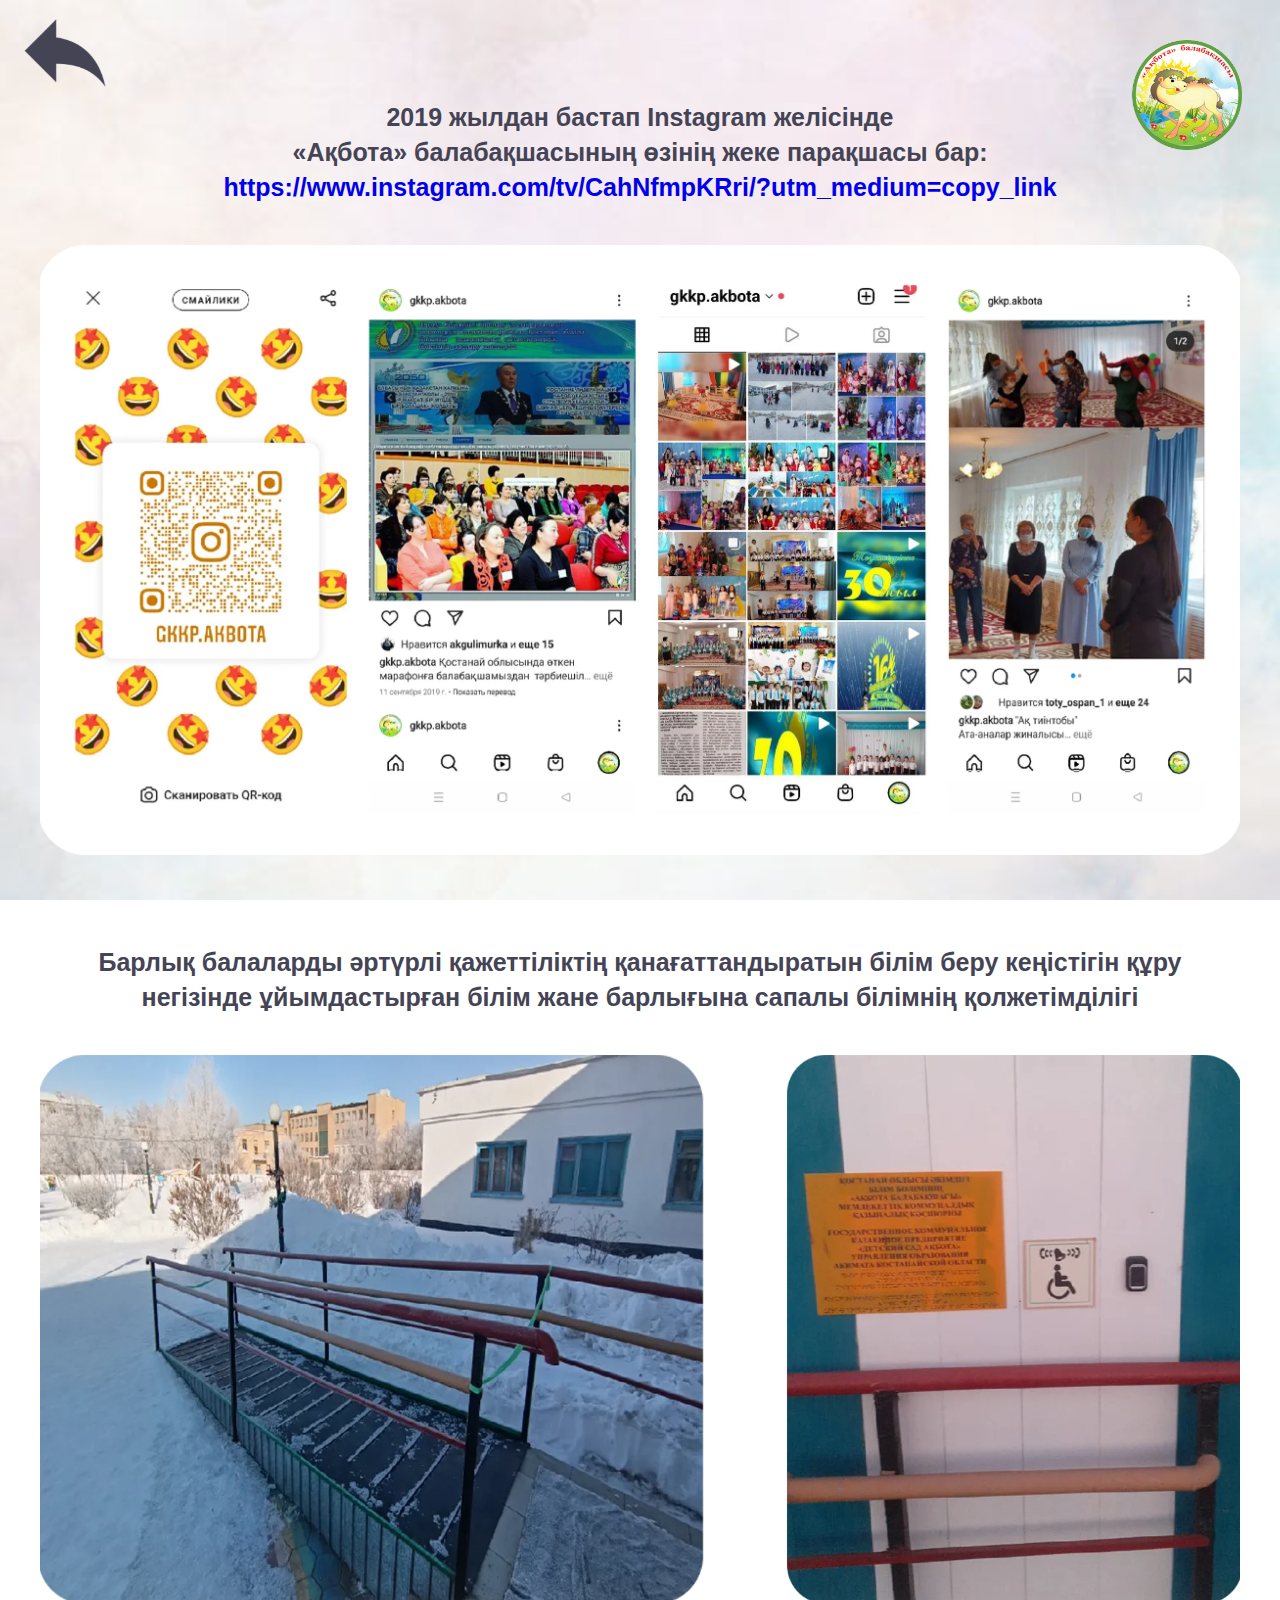
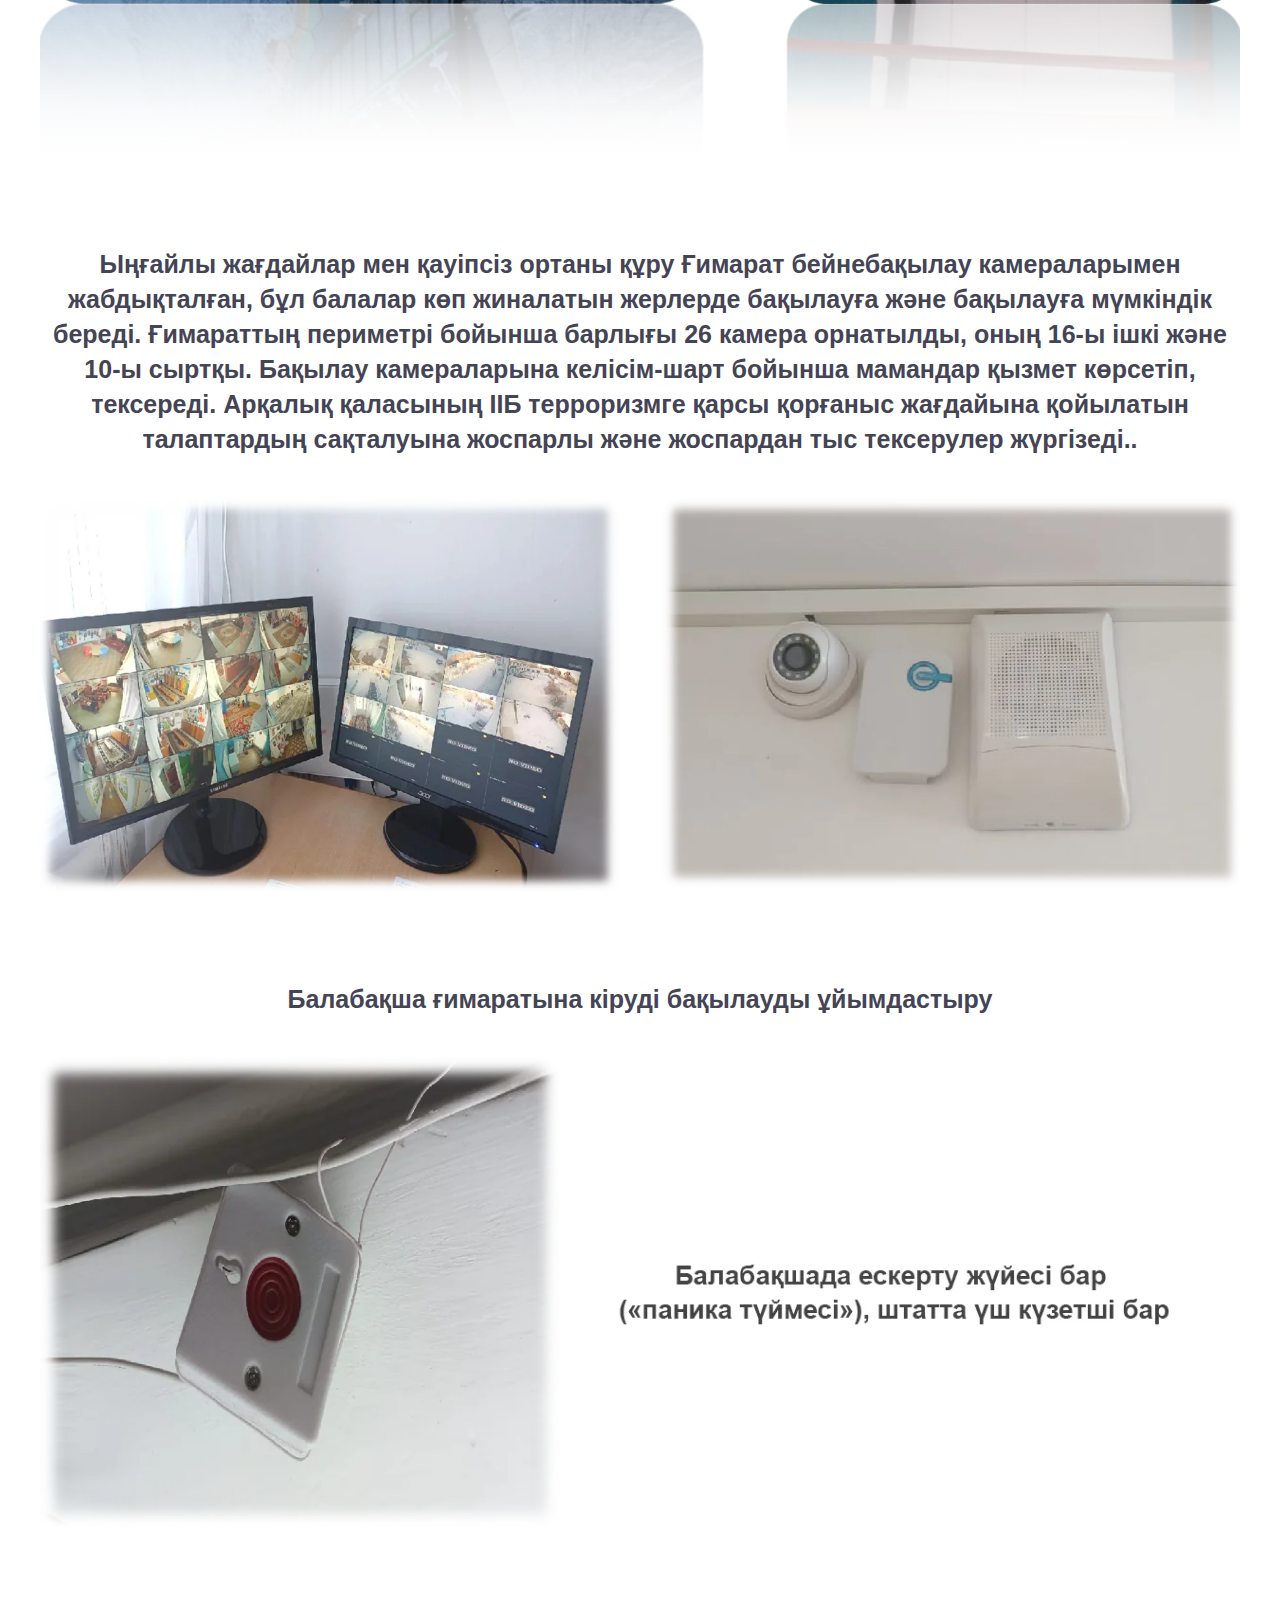
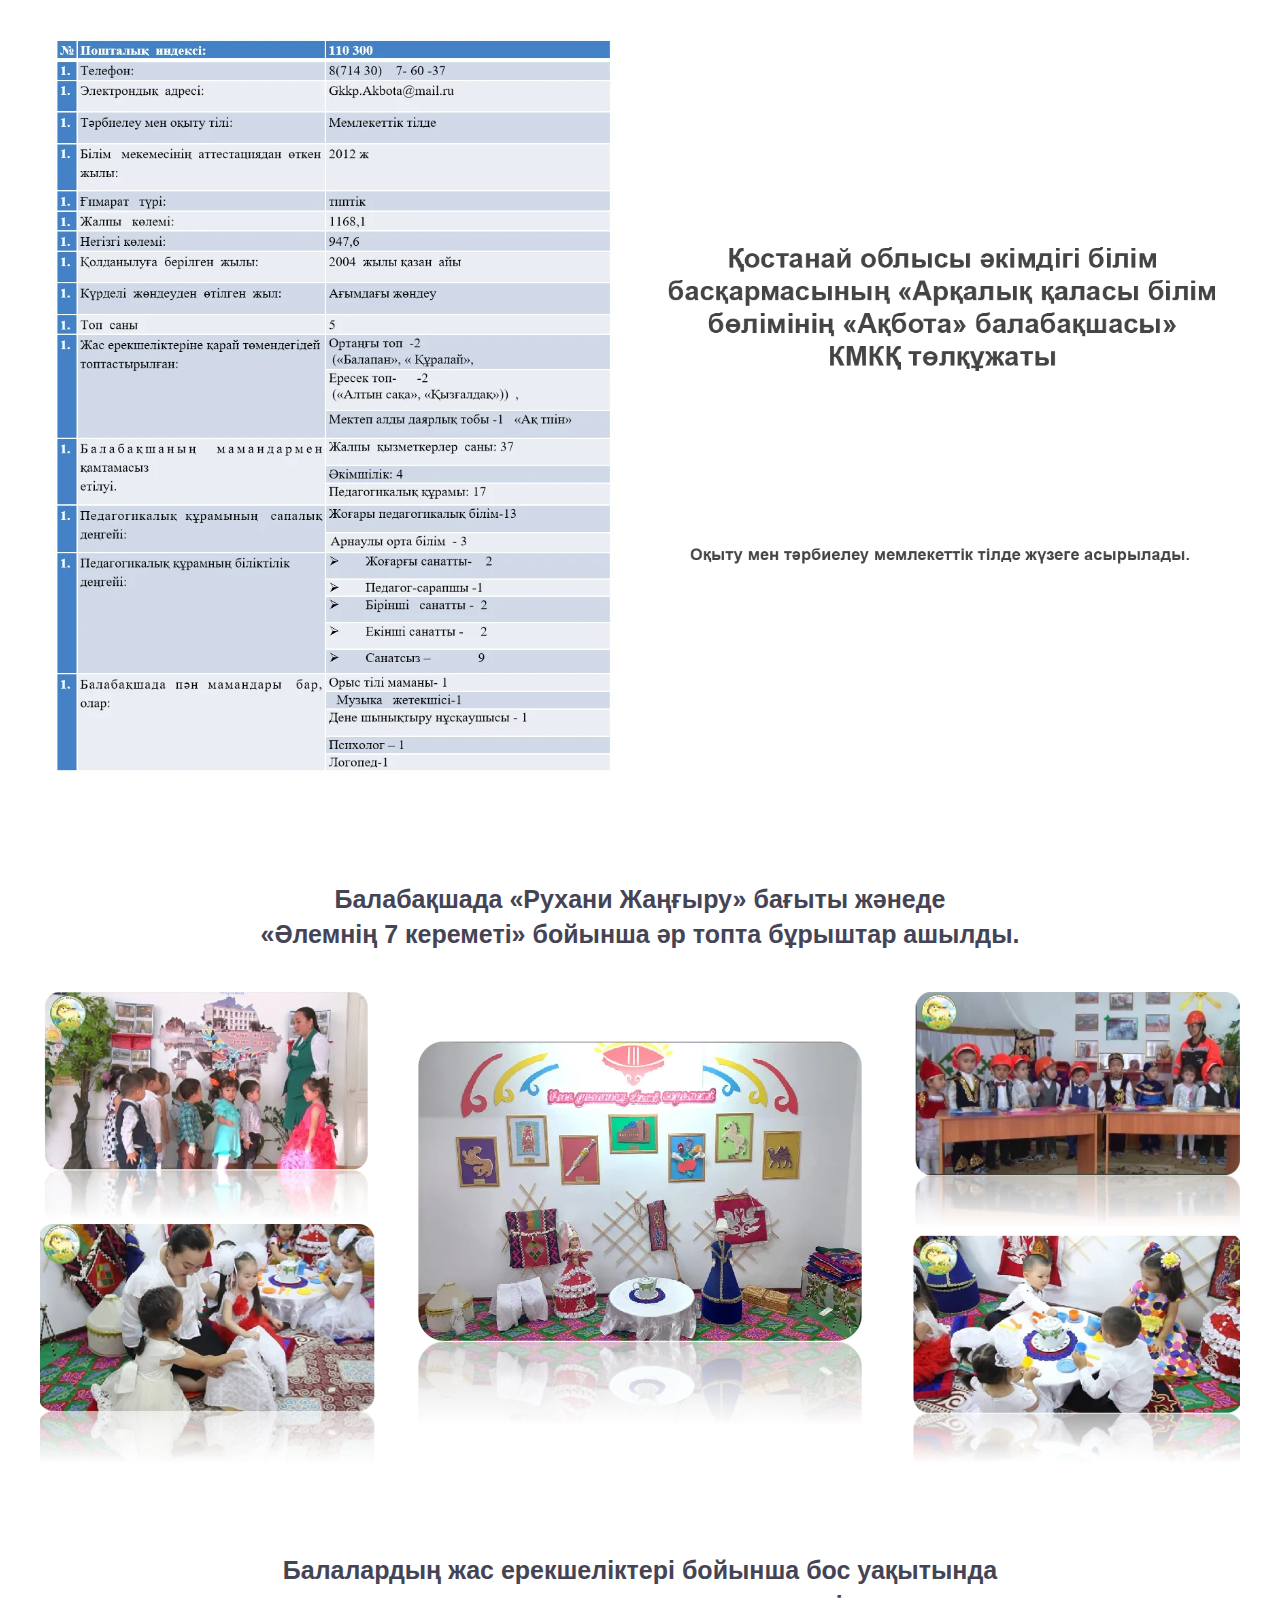
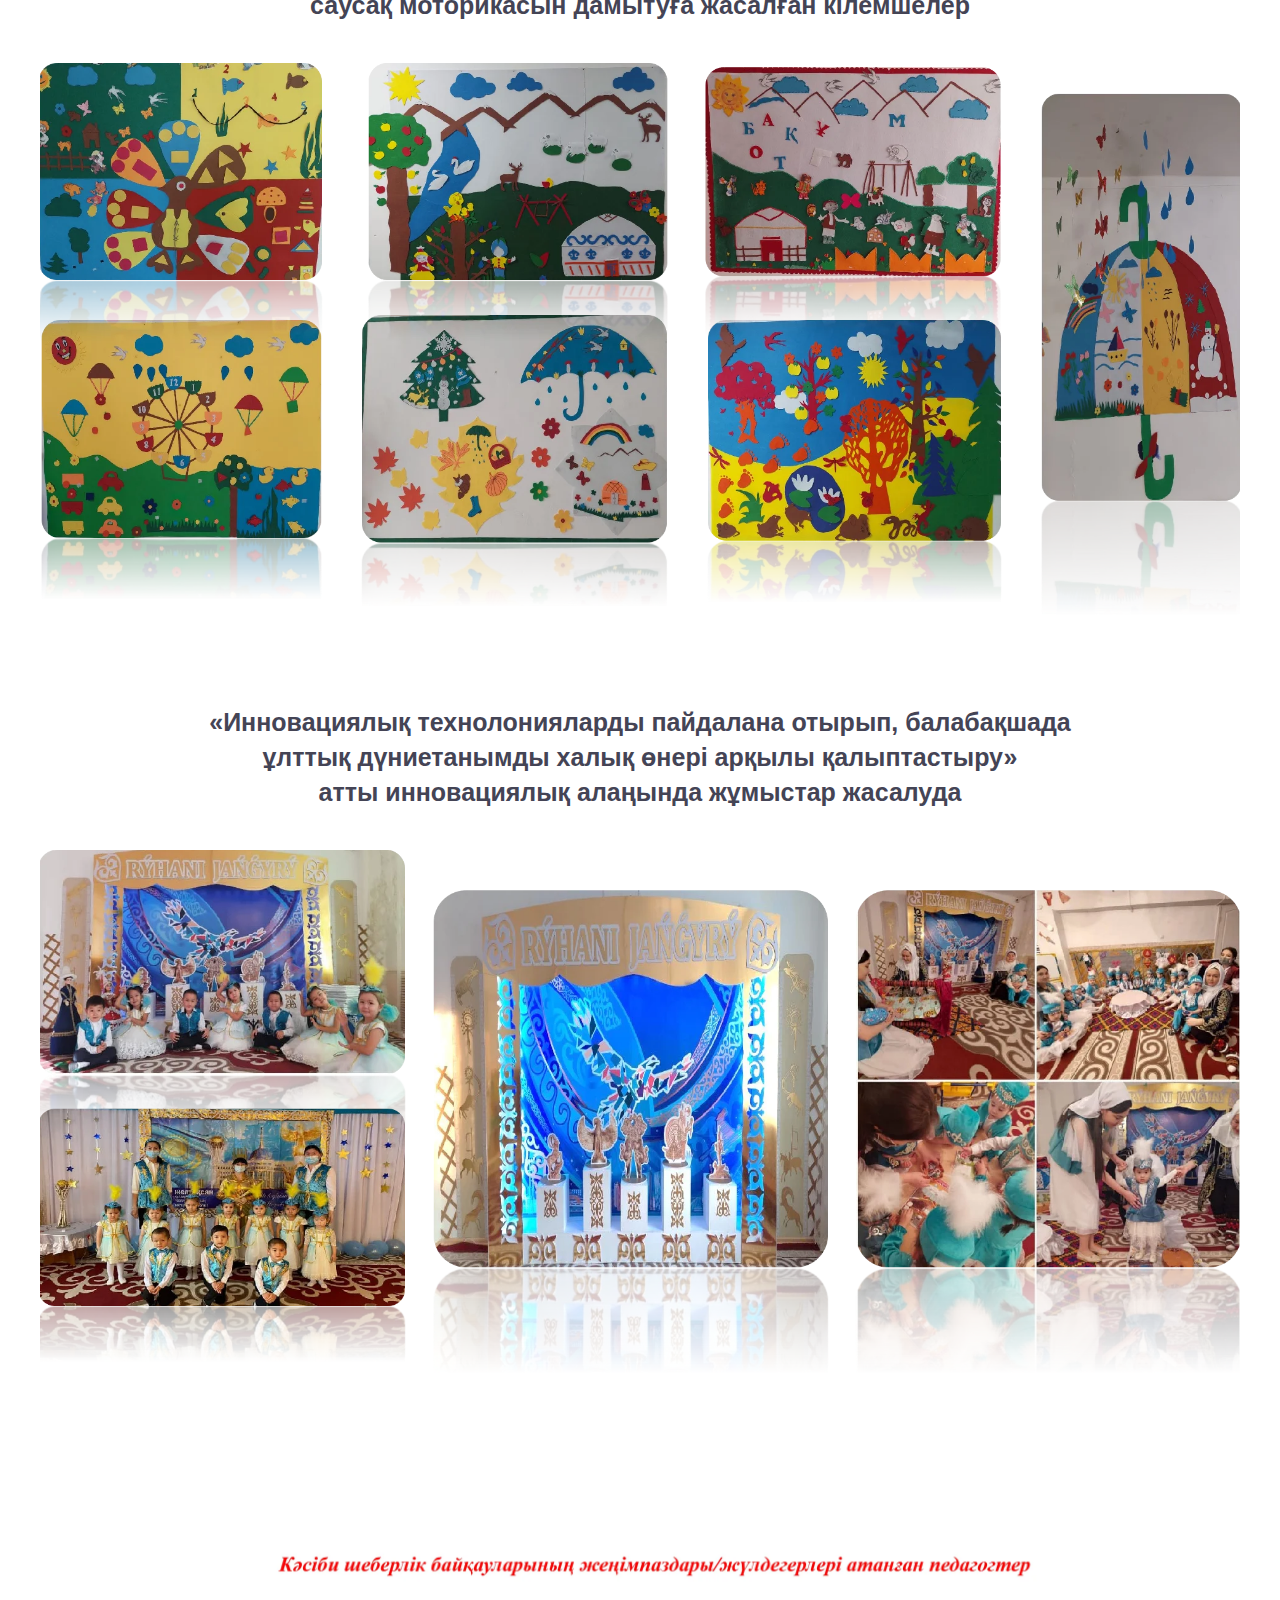
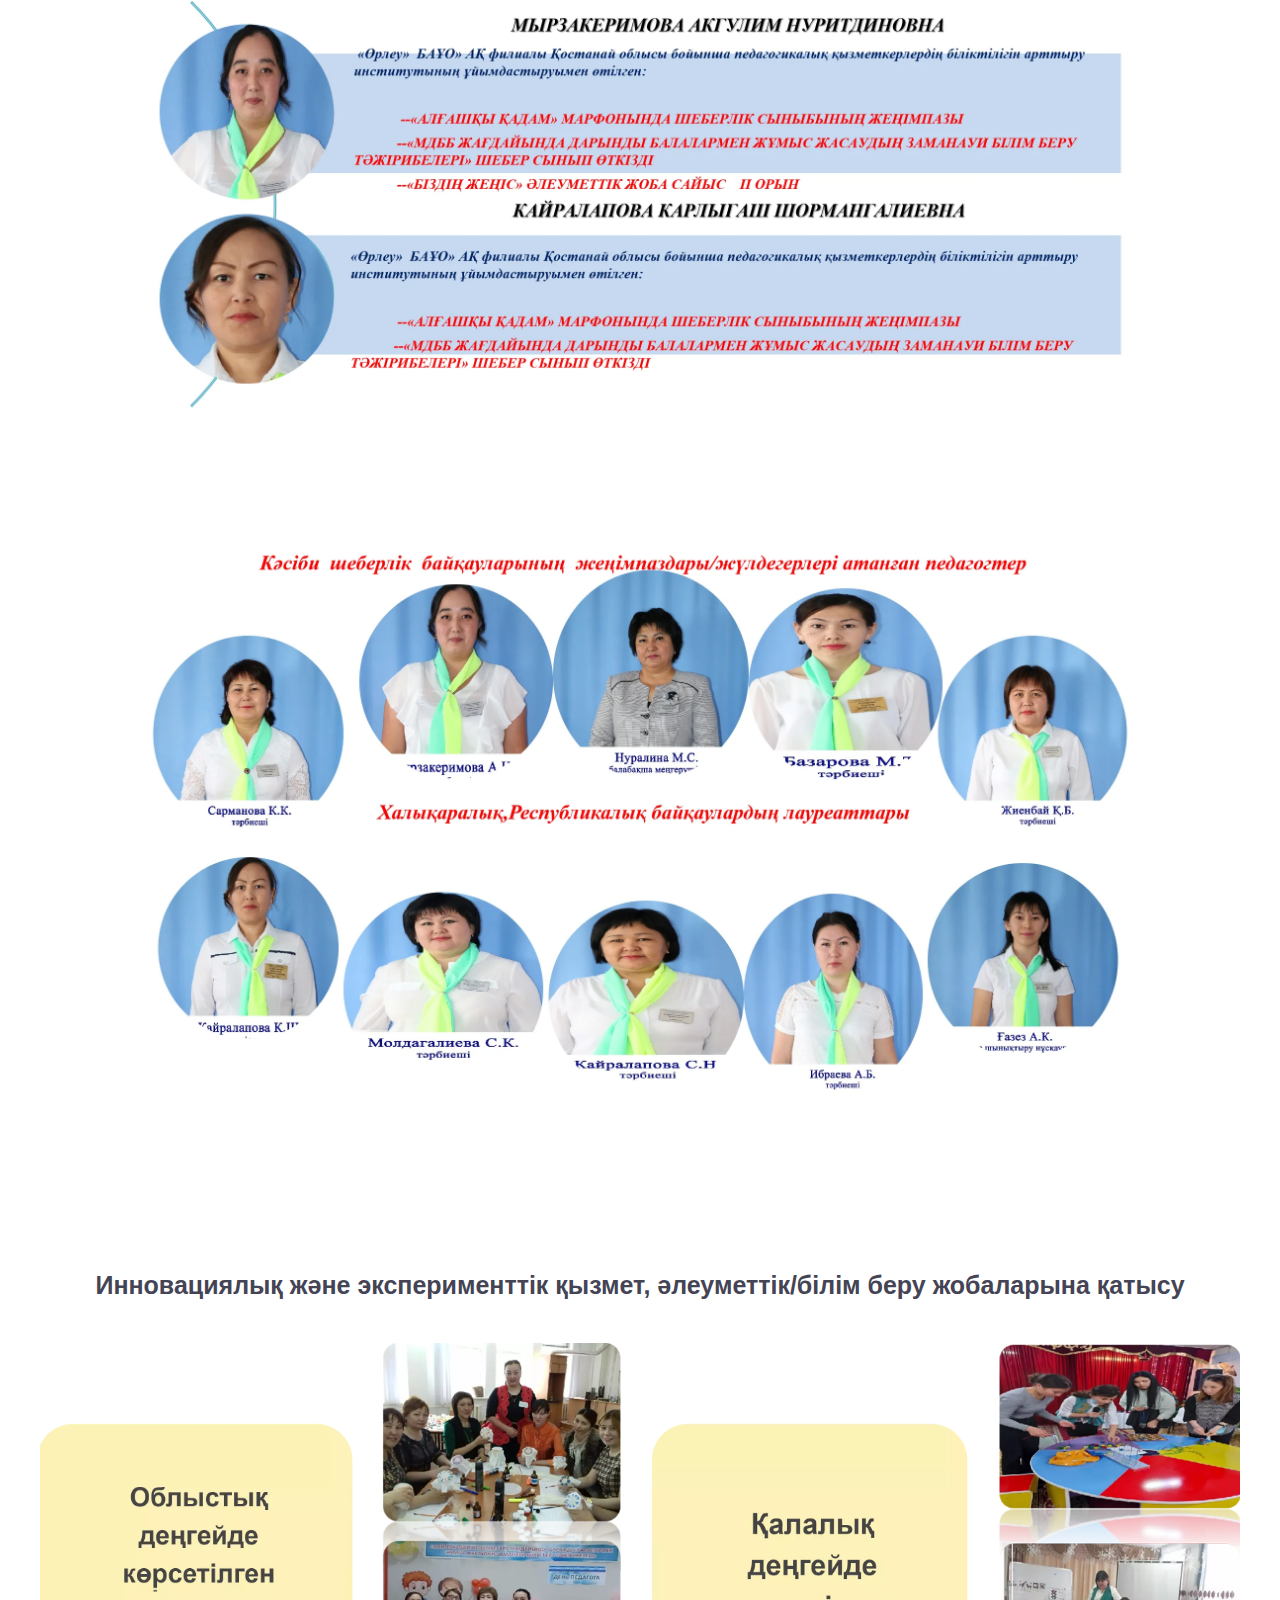
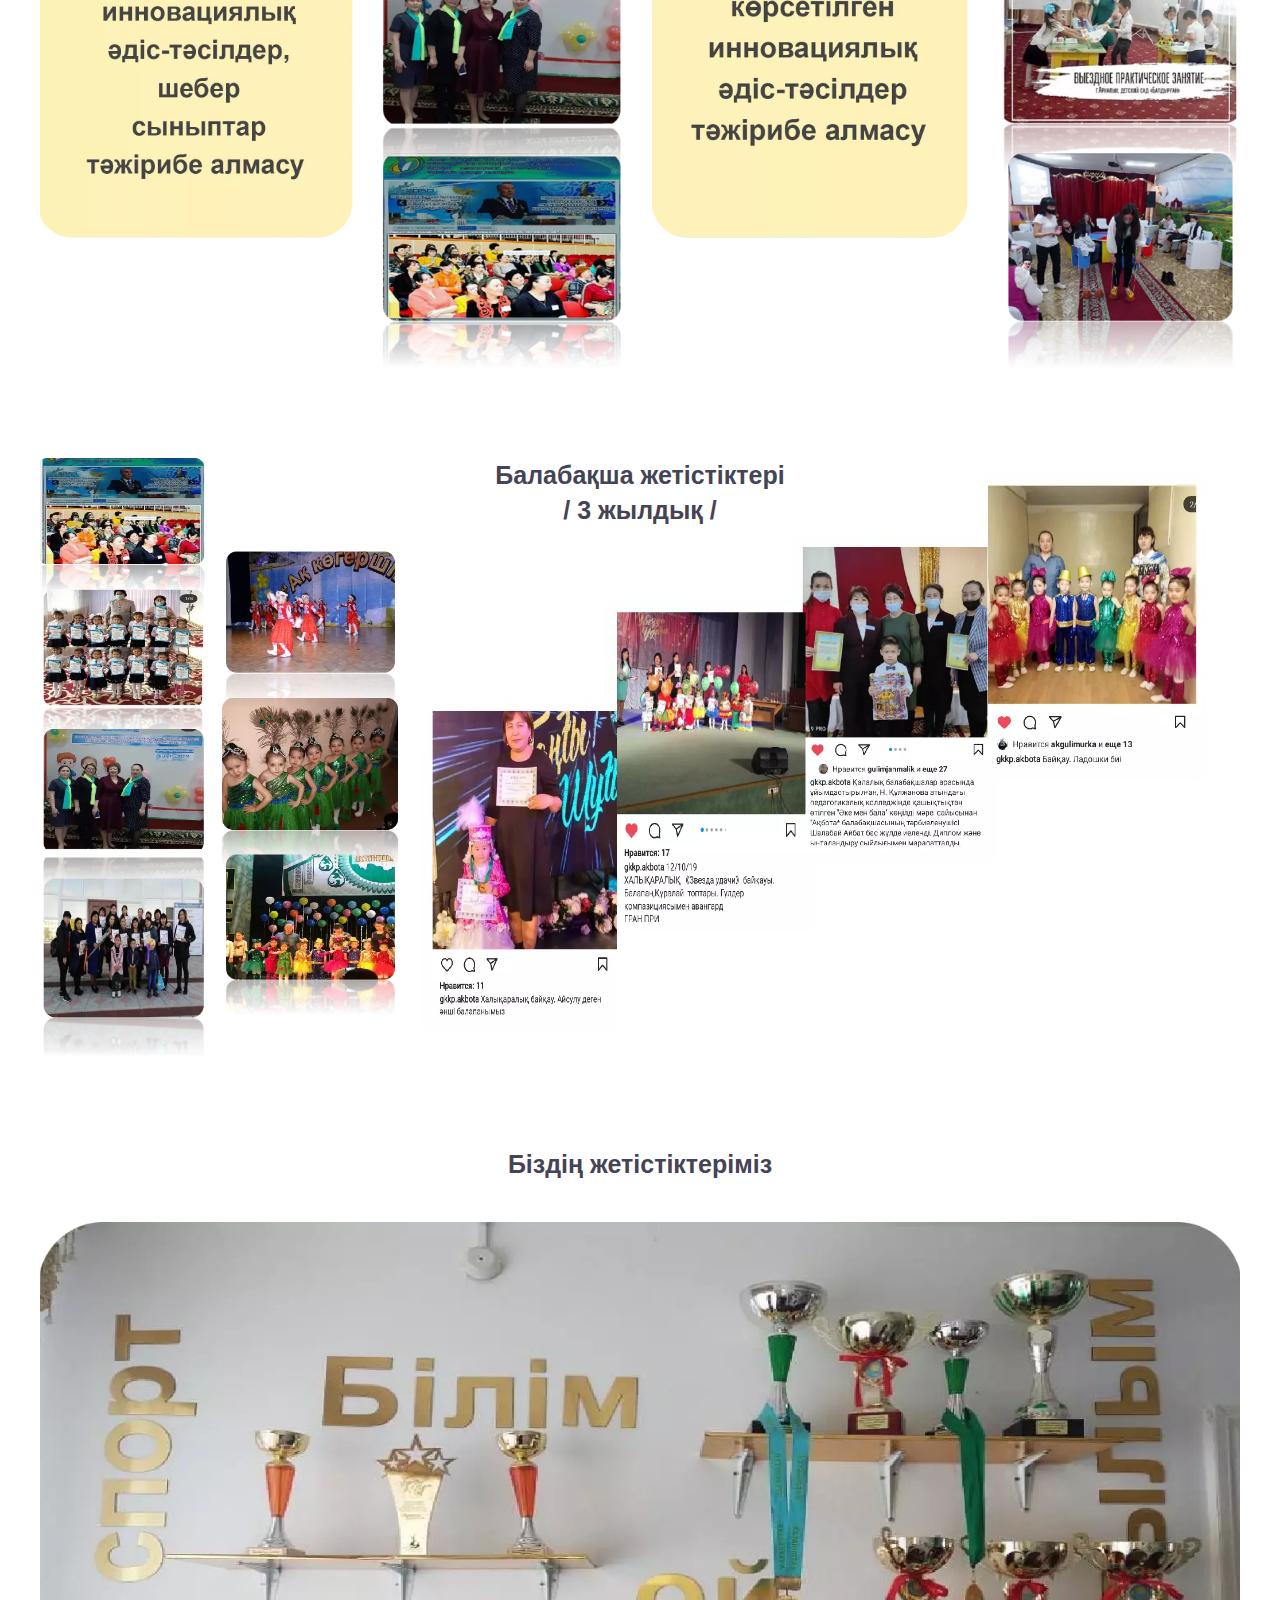
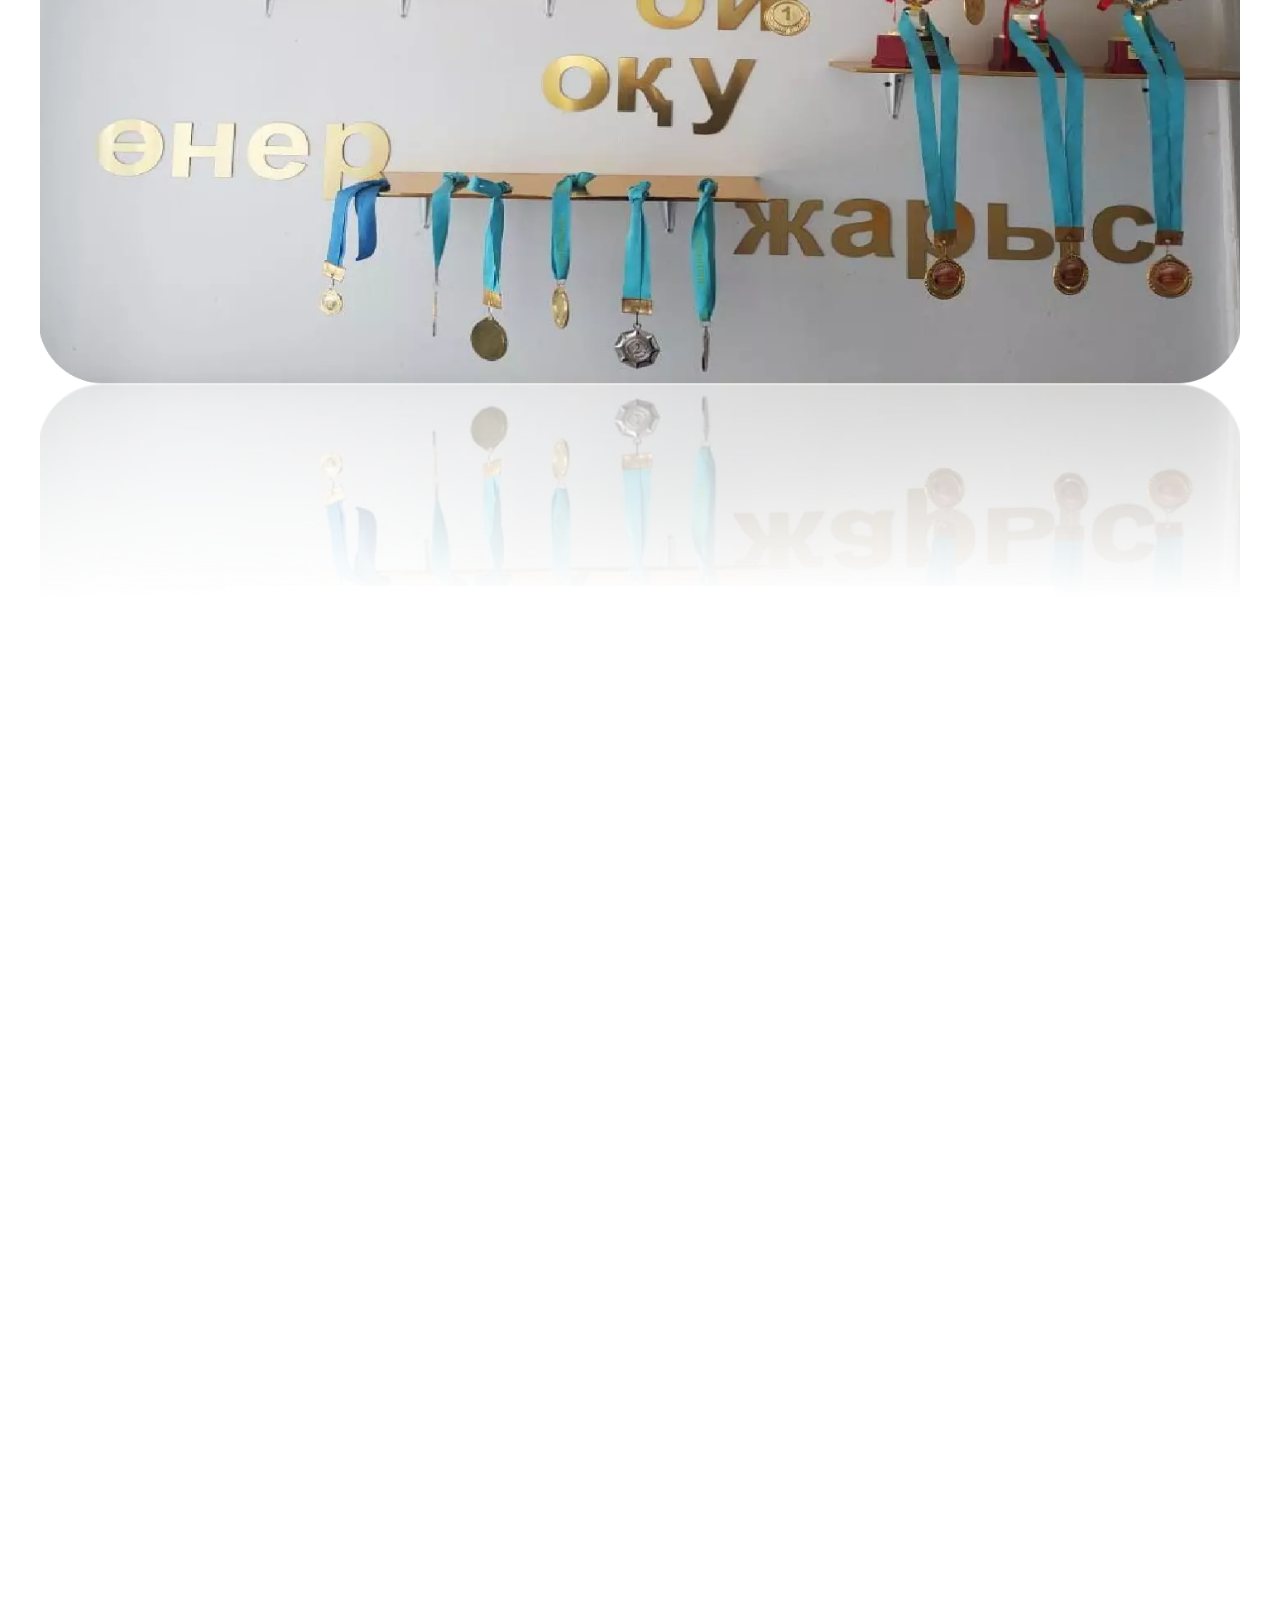
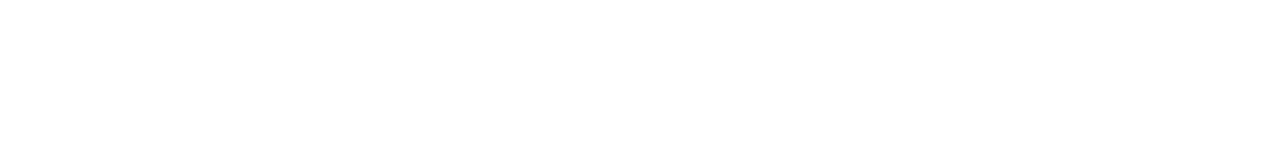
==== pages/page_1.html @ c205e5de "Add files via upload" ====
<!DOCTYPE html>
<html>
<head>
	<meta charset="utf-8">
	<meta name="viewport" content="width=device-width, initial-scale=1">
	<title>БАЛАБАҚША - ТӘРБИЕ БАСПАЛДАҒЫ</title>
	<link rel="stylesheet" href="pages_style.css">
	<link rel="shortcut icon" href="../images/icon.png">
</head>
<body>
	<div class="icon"></div>
	<a href="../index.html" class="back_button"></a>
	<div class="p1_container">


		<div class="p1_b1">
			<div class="p1_text">2019 жылдан бастап Instagram желісінде<br>«Ақбота» балабақшасының өзінің жеке парақшасы бар:<br><a href="https://www.instagram.com/tv/CahNfmpKRri/?utm_medium=copy_link" target="_blank" class="p1_text">https://www.instagram.com/tv/CahNfmpKRri/?utm_medium=copy_link</a></div>
			<div class="p1_b1_image p1_image"></div>
		</div>
		

		<div class="p1_b2">
			<div class="p1_text">Барлық балаларды әртүрлi қажеттiлiктiң қанағаттандыратын бiлiм беру кеңiстiгiн құру  негiзiнде ұйымдастырған бiлiм жане барлығына сапалы бiлiмнің қолжетiмдiлiгi</div>
			<div class="p1_b2_image p1_image"></div>
		</div>


		<div class="p1_b3">
			<div class="p1_text">Ыңғайлы жағдайлар мен қауіпсіз ортаны құру Ғимарат бейнебақылау камераларымен жабдықталған, бұл балалар көп жиналатын жерлерде бақылауға және бақылауға мүмкіндік береді. Ғимараттың периметрі бойынша барлығы 26 камера орнатылды, оның 16-ы ішкі және 10-ы сыртқы. Бақылау камераларына келісім-шарт бойынша мамандар қызмет көрсетіп, тексереді. Арқалық қаласының ІІБ терроризмге қарсы қорғаныс жағдайына қойылатын талаптардың сақталуына жоспарлы және жоспардан тыс тексерулер жүргізеді..</div>
			<div class="p1_b3_image p1_image"></div>
		</div>


		<div class="p1_b4">
			<div class="p1_text">Балабақша ғимаратына кіруді бақылауды ұйымдастыру
			</div>
			<div class="p1_b4_image p1_image"></div>
		</div>


		<div class="p1_b5">
			<div class="p1_b5_image p1_image"></div>
		</div>


		<div class="p1_b6">
			<div class="p1_text">Балабақшада «Рухани Жаңғыру» бағыты жәнеде<br>«Әлемнің 7 кереметі» бойынша әр топта бұрыштар ашылды.</div>
			<div class="p1_b6_image p1_image"></div>
		</div>


		<div class="p1_b7">
			<div class="p1_text">Балалардың жас ерекшеліктері бойынша бос уақытында<br>саусақ моторикасын дамытуға жасалған кілемшелер</div>
			<div class="p1_b7_image p1_image"></div>
		</div>


		<div class="p1_b8">
			<div class="p1_text">«Инновациялық технолонияларды пайдалана отырып, балабақшада<br>ұлттық дүниетанымды халық өнері арқылы қалыптастыру»<br>атты инновациялық алаңында жұмыстар жасалуда</div>
			<div class="p1_b8_image p1_image"></div>
		</div>

		
		<div class="p1_b9-10">
			<div class="p1_b9-10_image p1_image"></div>
		</div>


		<div class="p1_b11">
			<div class="p1_text">Инновациялық және эксперименттік қызмет, әлеуметтік/білім беру жобаларына қатысу</div>
			<div class="p1_b11_image p1_image"></div>
		</div>


		<div class="p1_b12">
			<div class="p1_b12_image p1_image"><div class="p1_text">Балабақша жетістіктері<br>/ 3 жылдық /</div></div>
		</div>


		<div class="p1_b13">
			<div class="p1_text">Біздің жетістіктеріміз</div>
			<div class="p1_b13_image p1_image p1_last_image"></div>
		</div>


		<center>
			<iframe class="p1_video" width="972" height="567" src="https://www.youtube.com/embed/7--2BeJUWQg" title="YouTube video player" frameborder="0" allow="accelerometer; autoplay; clipboard-write; encrypted-media; gyroscope; picture-in-picture" allowfullscreen></iframe><br>
			<iframe class="p1_video" width="972" height="567" src="https://www.youtube.com/embed/e0tdwDch7v8" title="YouTube video player" frameborder="0" allow="accelerometer; autoplay; clipboard-write; encrypted-media; gyroscope; picture-in-picture" allowfullscreen></iframe>
		</center>
	</div>
</body>
</html>
---- pages/pages_style.css ----
*{
	padding:0;
	margin:0;
	border:0;
}
*,*:before,*:after{
	-moz-box-sizing:border-box;
	-webkit-box-sizing:border-box;
	box-sizing:border-box;
}
:focus,:active{outline:none;}
a:focus,a:active{outline:none;}
nav,footer,header,aside{display:block;}
html,body{
	height:100%;
	width:100%;
	font-size:100%;
	line-height:1;
	font-size:14px;
	-ms-text-size-adjust:100%;
	-moz-text-size-adjust:100%;
	-webkit-text-size-adjust:100%;
}
input,button,textarea{font-family:inherit;}
input::-ms-clear{display:none;}
button{cursor:pointer;}
button::-moz-focus-inner{padding:0;border:0;}
a,a:visited{text-decoration:none;}
a:hover{text-decoration:none;}
ul li{list-style:none;}
img{vertical-align:top;}
h1,h2,h3,h4,h5,h6{font-size:inherit;font-weight:400;}
/*--------------------------------------------------*/
body{
	font-family: Arial, "Helvetica Neue", Helvetica, sans-serif;
	color: #656;
	background-blend-mode: multiply;
	background: url(../images/background_4.jpg) center no-repeat fixed;
	background-size: cover;
}
.icon{
	position: fixed;
	background: url(../images/icon.png) center no-repeat;
	background-size: cover;
	top: 40px;
	right: 3%;
	width: 120px;
	height: 120px;
}
.back_button{
	position: fixed;
	top: 8px;
	left: 20px;
	font-size: 50px;
	color: #ccd;
	font-weight: bold;
	background: url(../images/back_button_0.png) center no-repeat;
	background-size: cover;
	width: 100px;
	height: 100px;
}
.back_button:hover,
.back_button:active{
	background-image: url(../images/back_button_1.png);
}
/*--------------------------------------------------*/
.p1_container{
	max-width: 1500px;
	padding: 100px 0;
	margin: 0 auto;
	font-weight: bold;
	color: #445;
}
.p1_video{
	margin-bottom: 50px;
	outline: 10px solid #fff;
}
.p1_text{
	font-size: 30px;
	text-align: center;
	line-height: 40px;
}
.p1_image{
	margin: 50px auto 100px;
	background-position: center;
	background-repeat: no-repeat;
	background-size: cover;
}
.p2_image{
	background: url(page_2/image_1.jpg) center no-repeat;
	background-size: 110%;
	width: 700px;
	height: 1000px;
	outline: 10px solid #fff;
	box-shadow: 0px 0px 50px #a9a;
	margin-bottom: 100px;
}
.p2_block{
	margin: 100px 0;
	text-align: center;
}
.p2_button{
	color: #eee;
	margin: 0 auto 50px;
	width: 50%;
	background: #656;
	font-size: 30px;
	display: block;
	padding: 40px 0;
	border-radius: 1000px;
}
.p2_button:hover,
.p2_button:active{
	background: #978;
}
.p1_b1_image{
	background-image: url(page_1/image_1.webp);
	width: 1400px;
	height: 708px;
}
.p1_b2_image{
	background-image: url(page_1/image_2.webp);
	width: 1400px;
	height: 814px;
}
.p1_b3_image{
	background-image: url(page_1/image_3.webp);
	width: 1400px;
	height: 458px;
}
.p1_b4_image{
	background-image: url(page_1/image_4.webp);
	width: 1400px;
	height: 549px;
}
.p1_b5_image{
	background-image: url(page_1/image_5.webp);
	width: 1400px;
	height: 896px;
}
.p1_b6_image{
	background-image: url(page_1/image_6.webp);
	width: 1400px;
	height: 546px;
}
.p1_b7_image{
	background-image: url(page_1/image_7.webp);
	width: 1400px;
	height: 641px;
}
.p1_b8_image{
	background-image: url(page_1/image_8.webp);
	width: 1400px;
	height: 606px;
}
.p1_b9-10_image{
	background-image: url(page_1/image_9-10.webp);
	width: 1200px;
	height: 1315px;
}
.p1_b11_image{
	background-image: url(page_1/image_11.webp);
	width: 1400px;
	height: 725px;
}
.p1_b12_image{
	background-image: url(page_1/image_12.webp);
	width: 1400px;
	height: 695px;
}
.p1_b13_image{
	background-image: url(page_1/image_13.webp);
	width: 1400px;
	height: 1130px;
}
@media only screen and (max-width: 1500px){
	.p1_video{
		width: 810px;
		height: 472.5px;
	}
	.icon{
		width: 110px;
		height: 110px;
	}
	.back_button{
		width: 90px;
		height: 90px;
	}
	.p1_container{
		max-width: 1200px;
	}
	.p1_text{
		font-size: 25px;
		line-height: 35px;
	}
	.p1_image{
		margin: 40px auto 90px;
	}
	.p1_b1_image,
	.p1_b2_image,
	.p1_b3_image,
	.p1_b4_image,
	.p1_b5_image,
	.p1_b6_image,
	.p1_b7_image,
	.p1_b8_image,
	.p1_b11_image,
	.p1_b12_image,
	.p1_b13_image{
		width: 1200px;
	}
	.p1_b1_image{height: 610.3px;}
	.p1_b2_image{height: 701.7px;}
	.p1_b3_image{height: 394.8px;}
	.p1_b4_image{height: 473.2px;}
	.p1_b5_image{height: 772.4px;}
	.p1_b6_image{height: 470.6px;}
	.p1_b7_image{height: 552.5px;}
	.p1_b8_image{height: 522.4px;}
	.p1_b11_image{height: 625px;}
	.p1_b12_image{height: 599.1px;}
	.p1_b13_image{height: 974.1px;}
}
@media only screen and (max-width: 1210px){
	.icon{
		width: 100px;
		height: 100px;
	}
	.back_button{
		width: 80px;
		height: 80px;
	}
	.p1_container{
		max-width: 992px;
	}
	.p1_text{
		font-size: 20px;
		line-height: 30px;
	}
	.p1_image{
		margin: 30px auto 80px;
	}
	.p1_b1_image,
	.p1_b2_image,
	.p1_b3_image,
	.p1_b4_image,
	.p1_b5_image,
	.p1_b6_image,
	.p1_b7_image,
	.p1_b8_image,
	.p1_b9-10_image,
	.p1_b11_image,
	.p1_b12_image,
	.p1_b13_image{
		width: 992px;
	}
	.p1_b1_image{height: 502.1px;}
	.p1_b2_image{height: 577.3px;}
	.p1_b3_image{height: 324.8px;}
	.p1_b4_image{height: 389.3px;}
	.p1_b5_image{height: 635.4px;}
	.p1_b6_image{height: 387.2px;}
	.p1_b7_image{height: 454.6px;}
	.p1_b8_image{height: 429.7px;}
	.p1_b9-10_image{height: 1095.8px;}
	.p1_b11_image{height: 514.1px;}
	.p1_b12_image{height: 492.9px;}
	.p1_b13_image{height: 801.4px;}
}
@media only screen and (max-width: 992px){
	.p2_block{
		margin: 0 0 50px;
	}
	.p2_button{
		font-size: 20px;
		margin-bottom: 35px;
		width: 75%;
		padding: 26px 0;
	}
	.p2_image{
		width: 500px;
		height: 714px;
		margin-bottom: 70px;
	}
	.p1_video{
		width: 540px;
		height: 315px;
	}
	.icon{
		top: 30px;
		width: 90px;
		height: 90px;
	}
	.back_button{
		width: 70px;
		height: 70px;
	}
	.p1_container{
		max-width: 768px;
	}
	.p1_text{
		font-size: 15px;
		line-height: 20px;
	}
	.p1_image{
		margin: 25px auto 70px;
	}
	.p1_b1_image,
	.p1_b2_image,
	.p1_b3_image,
	.p1_b4_image,
	.p1_b5_image,
	.p1_b6_image,
	.p1_b7_image,
	.p1_b8_image,
	.p1_b9-10_image,
	.p1_b11_image,
	.p1_b12_image,
	.p1_b13_image{
		width: 768px;
	}
	.p1_b1_image{height: 389.0px;}
	.p1_b2_image{height: 447.2px;}
	.p1_b3_image{height: 251.6px;}
	.p1_b4_image{height: 301.6px;}
	.p1_b5_image{height: 492.3px;}
	.p1_b6_image{height: 300px;}
	.p1_b7_image{height: 352.1px;}
	.p1_b8_image{height: 332.9px;}
	.p1_b9-10_image{height: 842.9px;}
	.p1_b11_image{height: 398.3px;}
	.p1_b12_image{height: 381.8px;}
	.p1_b13_image{height: 620.8px;}
}
@media only screen and (max-width: 768px){
	.p2_image{
		width: 350px;
		height: 500px;
		margin-bottom: 50px;
	}
	.p1_video{
		width: 400px;
		height: 225px;
	}
	.icon{
		top: 20px;
		width: 80px;
		height: 80px;
	}
	.back_button{
		width: 60px;
		height: 60px;
	}
	.p1_container{
		max-width: 484px;
	}
	.p1_text{
		font-size: 13px;
		line-height: 18px;
	}
	.p1_image{
		margin: 20px auto 60px;
	}
	.p1_b1_image,
	.p1_b2_image,
	.p1_b3_image,
	.p1_b4_image,
	.p1_b5_image,
	.p1_b6_image,
	.p1_b7_image,
	.p1_b8_image,
	.p1_b9-10_image,
	.p1_b11_image,
	.p1_b12_image,
	.p1_b13_image{
		width: 484px;
	}
	.p1_b1_image{height: 244.9px;}
	.p1_b2_image{height: 281.6px;}
	.p1_b3_image{height: 158.4px;}
	.p1_b4_image{height: 189.9px;}
	.p1_b5_image{height: 310px;}
	.p1_b6_image{height: 188.9px;}
	.p1_b7_image{height: 221.7px;}
	.p1_b8_image{height: 209.6px;}
	.p1_b9-10_image{height: 532.3px;}
	.p1_b11_image{height: 250.8px;}
	.p1_b12_image{height: 240.4px;}
	.p1_b13_image{height: 391px;}
}
@media only screen and (max-width: 484px){
	.p2_block{
		margin: 0 0 40px;
	}
	.p2_button{
		font-size: 15px;
		margin-bottom: 25px;
		width: 90%;
		padding: 20px 0;
	}
	.p2_image{
		width: 233px;
		height: 333px;
	}
	.p1_video{
		width: 280px;
		height: 157.5px;
	}
	.icon{
		width: 70px;
		height: 70px;
	}
	.back_button{
		width: 50px;
		height: 50px;
	}
	.p1_container{
		max-width: 320px;
	}
	.p1_text{
		font-size: 11px;
		line-height: 16px;
	}
	.p1_image{
		margin: 15px auto 50px;
	}
	.p1_b1_image,
	.p1_b2_image,
	.p1_b3_image,
	.p1_b4_image,
	.p1_b5_image,
	.p1_b6_image,
	.p1_b7_image,
	.p1_b8_image,
	.p1_b9-10_image,
	.p1_b11_image,
	.p1_b12_image,
	.p1_b13_image{
		width: 320px;
	}
	.p1_b1_image{height: 162px;}
	.p1_b2_image{height: 186.2px;}
	.p1_b3_image{height: 104.8px;}
	.p1_b4_image{height: 125.6px;}
	.p1_b5_image{height: 205px;}
	.p1_b6_image{height: 125.6px;}
	.p1_b7_image{height: 146.6px;}
	.p1_b8_image{height: 138.6px;}
	.p1_b9-10_image{height: 350.6px;}
	.p1_b11_image{height: 165.9px;}
	.p1_b12_image{height: 159px;}
	.p1_b13_image{height: 258.5px;}
}
@media only screen and (max-width: 320px){
	.p2_image{
		width: 140px;
		height: 200px;
	}
	.p1_video{
		width: 186.6px;
		height: 105px;
	}
	.icon{
		width: 60px;
		height: 60px;
	}
	.back_button{
		width: 40px;
		height: 40px;
	}
	.p1_container{
		max-width: 220px;
	}
	.p1_text{
		font-size: 9px;
		line-height: 12px;
	}
	.p1_image{
		margin: 10px auto 40px;
	}
	.p1_b1_image,
	.p1_b2_image,
	.p1_b3_image,
	.p1_b4_image,
	.p1_b5_image,
	.p1_b6_image,
	.p1_b7_image,
	.p1_b8_image,
	.p1_b9-10_image,
	.p1_b11_image,
	.p1_b12_image,
	.p1_b13_image{
		width: 220px;
	}
	.p1_b1_image{height: 111.3px;}
	.p1_b2_image{height: 127.9px;}
	.p1_b3_image{height: 72px;}
	.p1_b4_image{height: 86.3px;}
	.p1_b5_image{height: 140.8px;}
	.p1_b6_image{height: 85.8px;}
	.p1_b7_image{height: 100.7px;}
	.p1_b8_image{height: 95.2px;}
	.p1_b9-10_image{height: 241.2px;}
	.p1_b11_image{height: 113.9px;}
	.p1_b12_image{height: 109.2px;}
	.p1_b13_image{height: 177.6px;}
}
.p1_last_image{
	margin-bottom: 0;
}
*{user-select: none;}
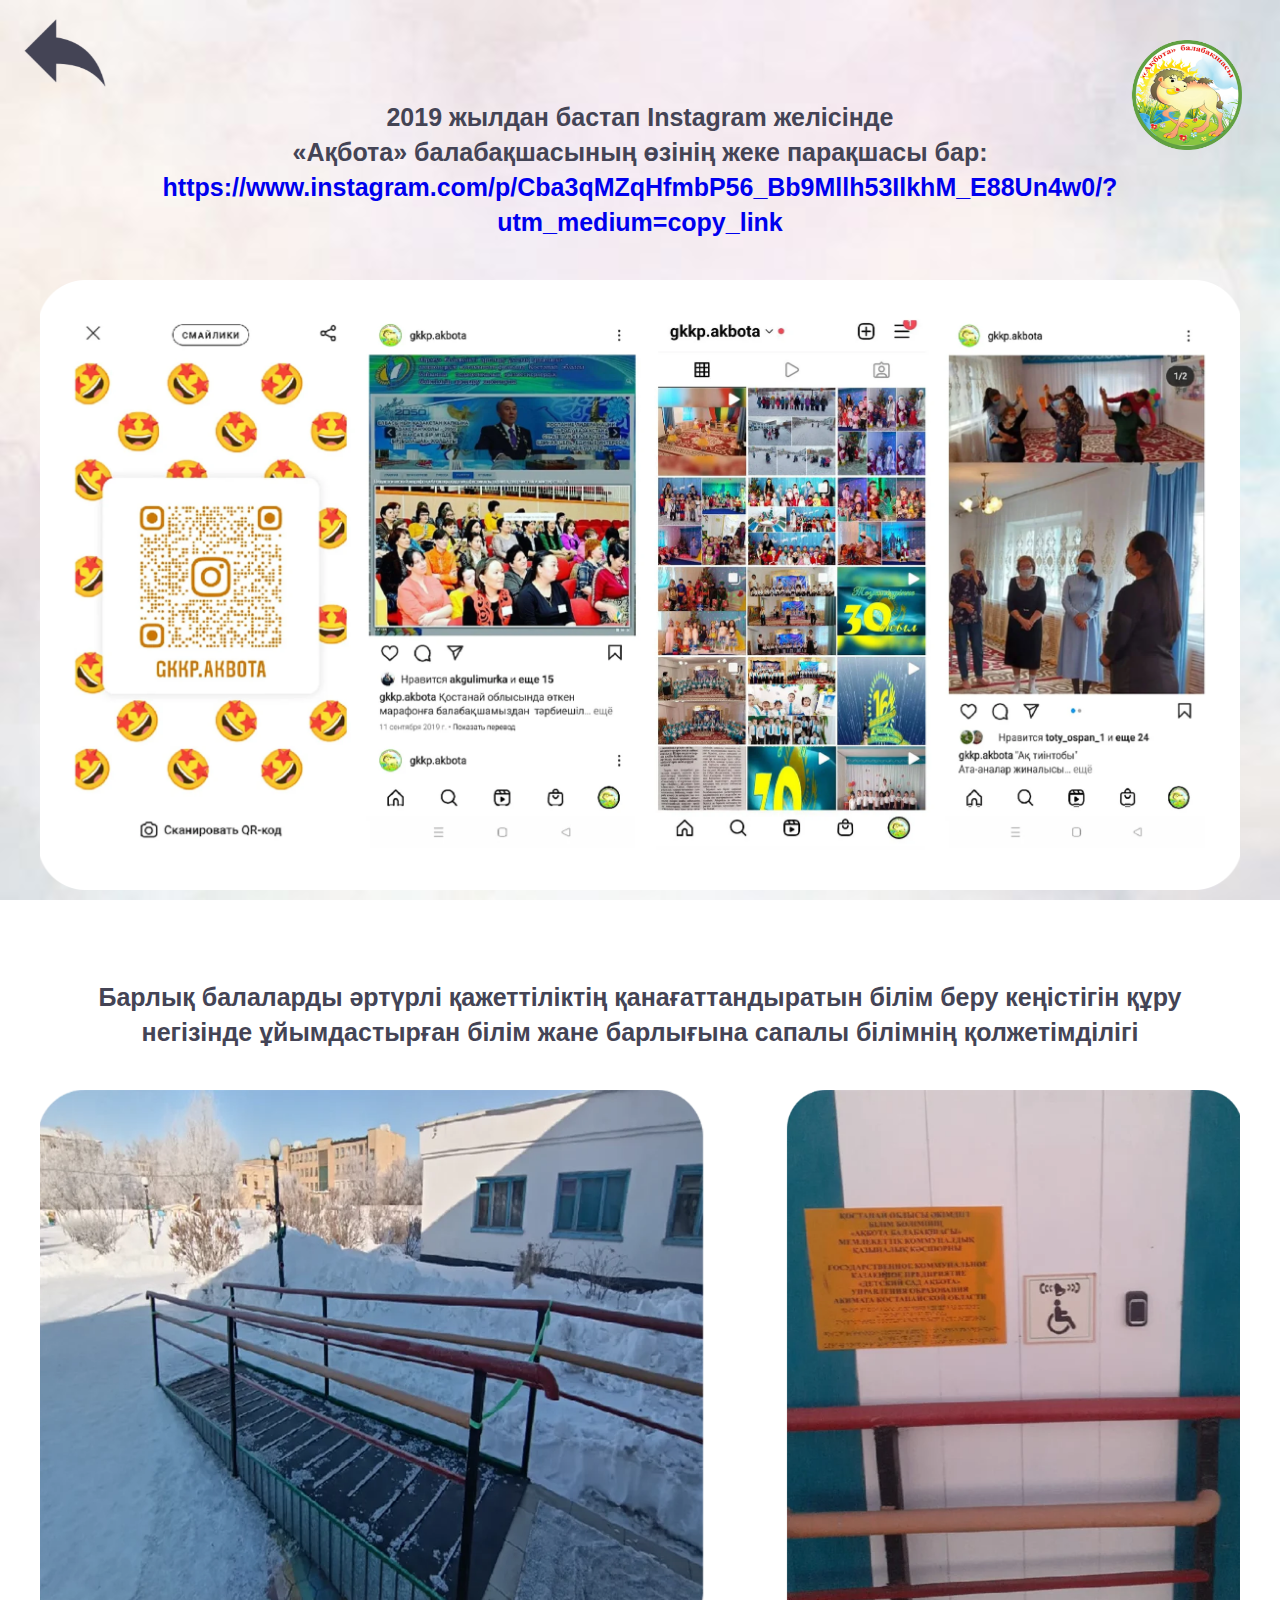
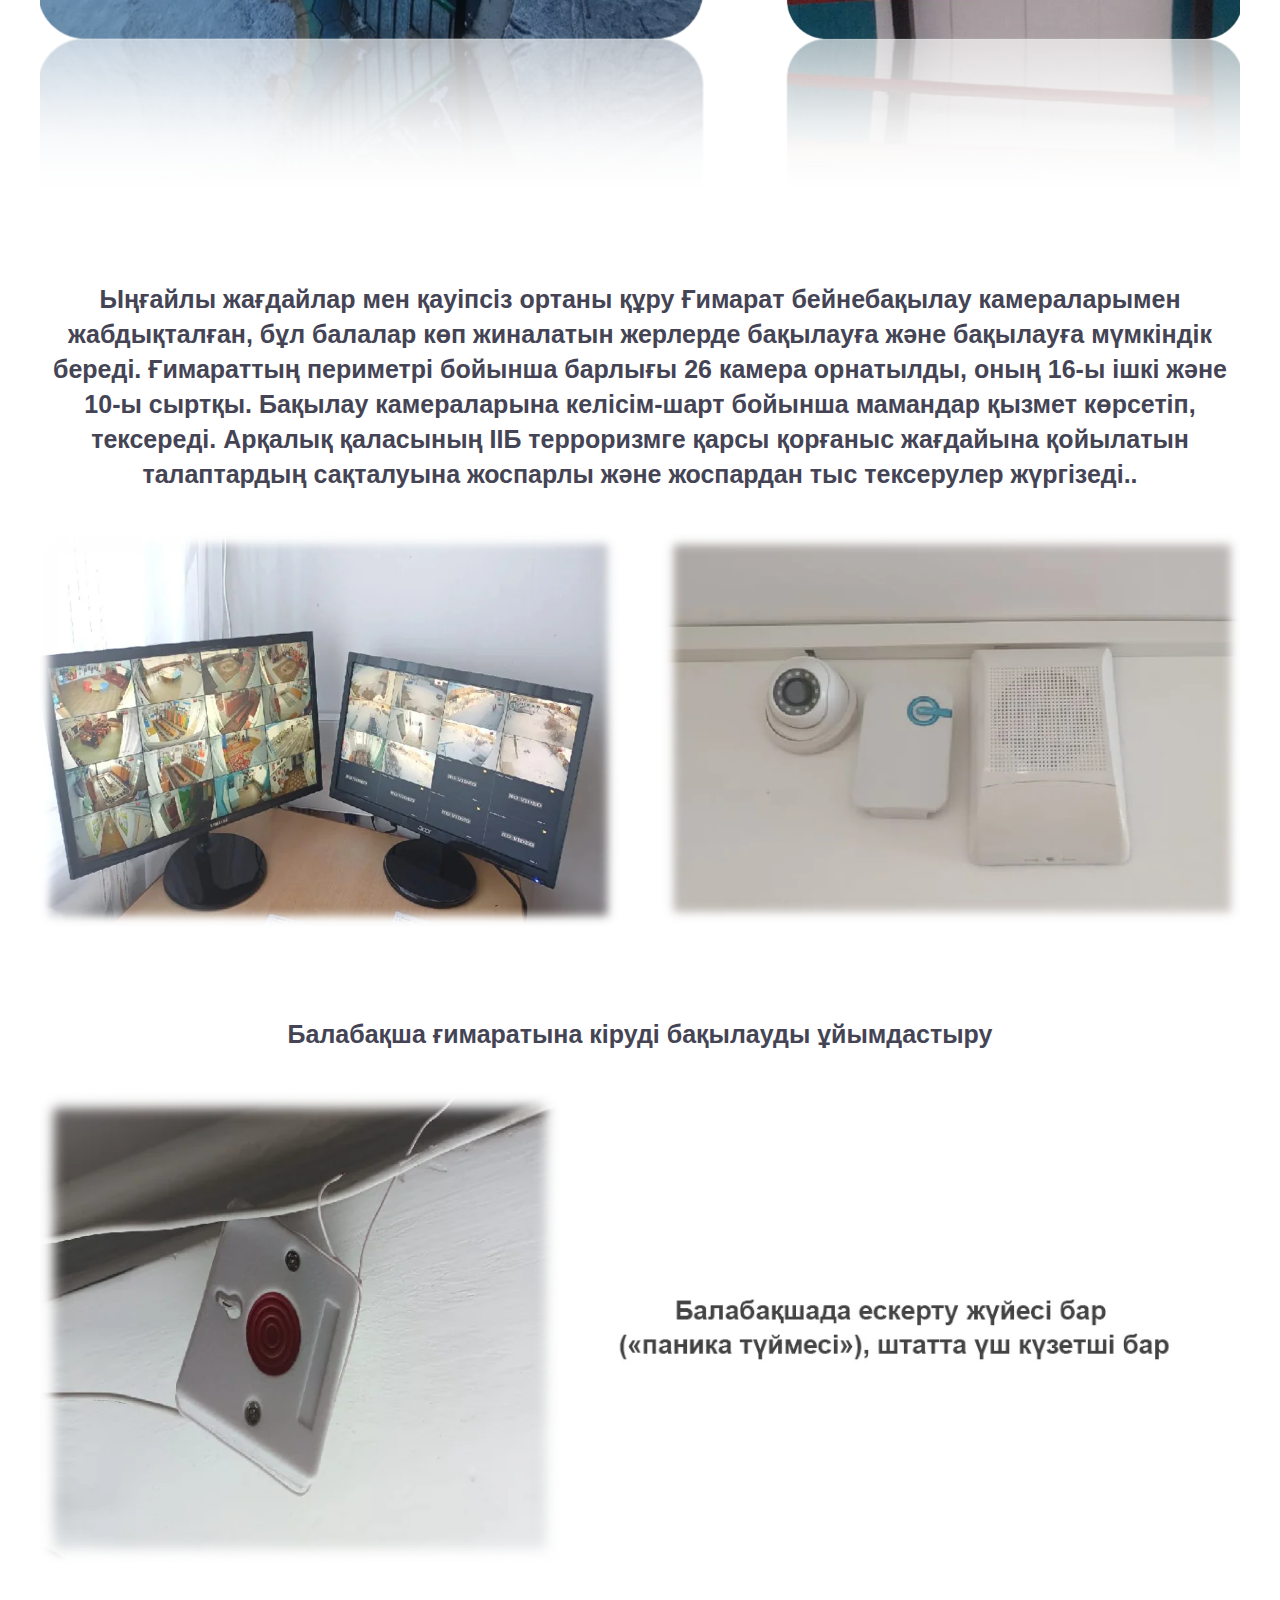
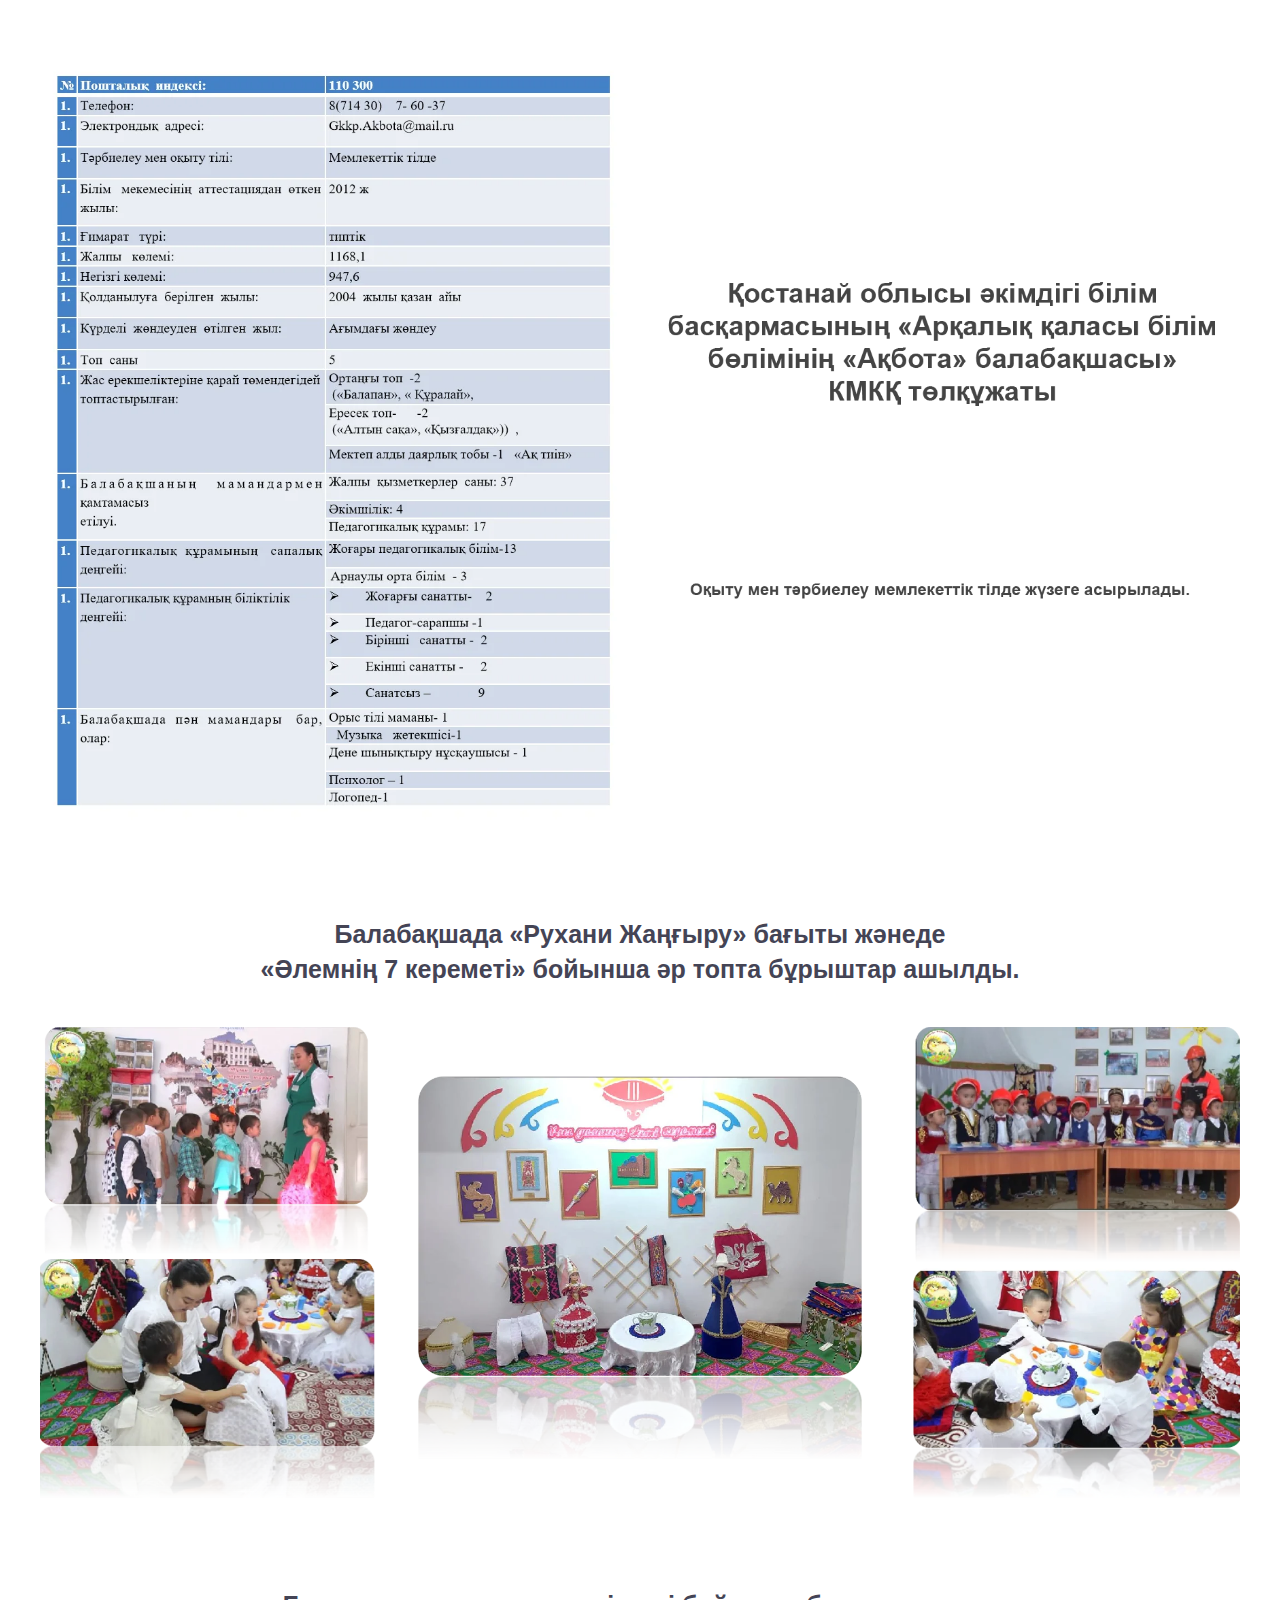
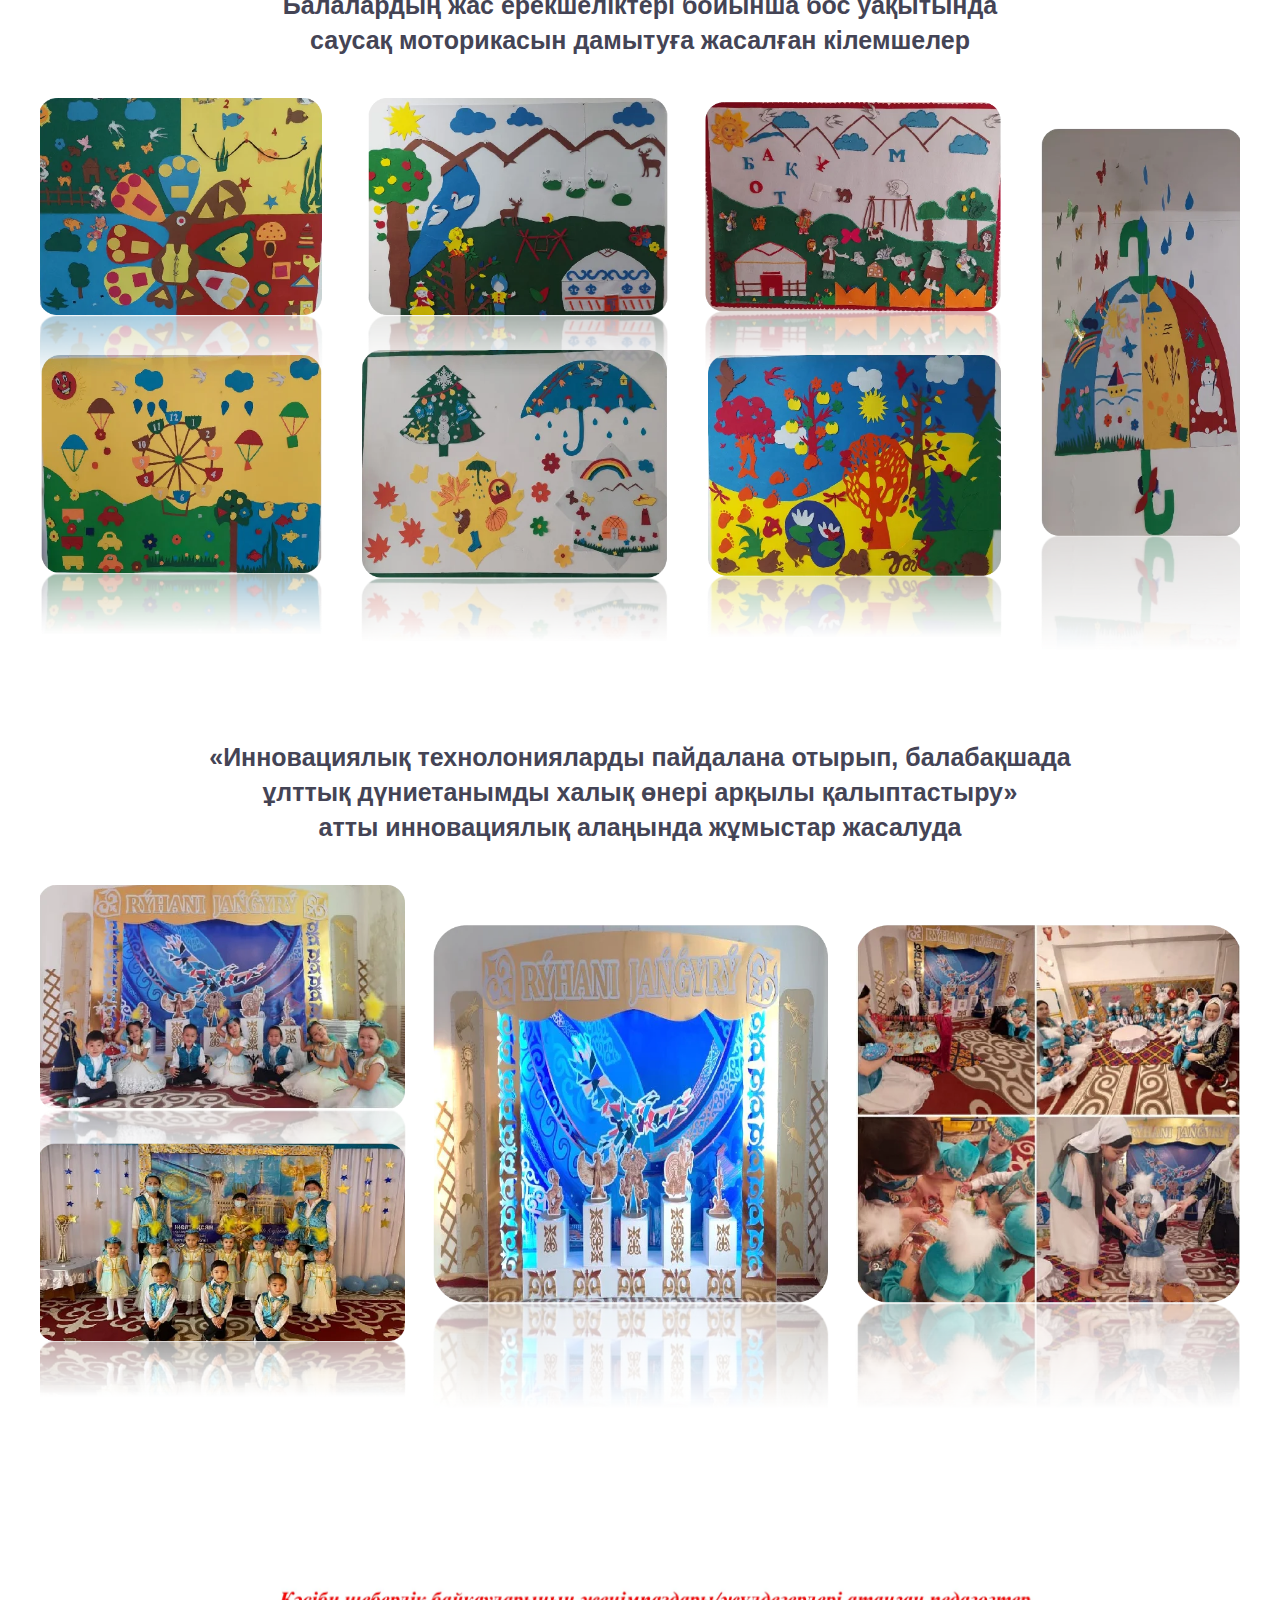
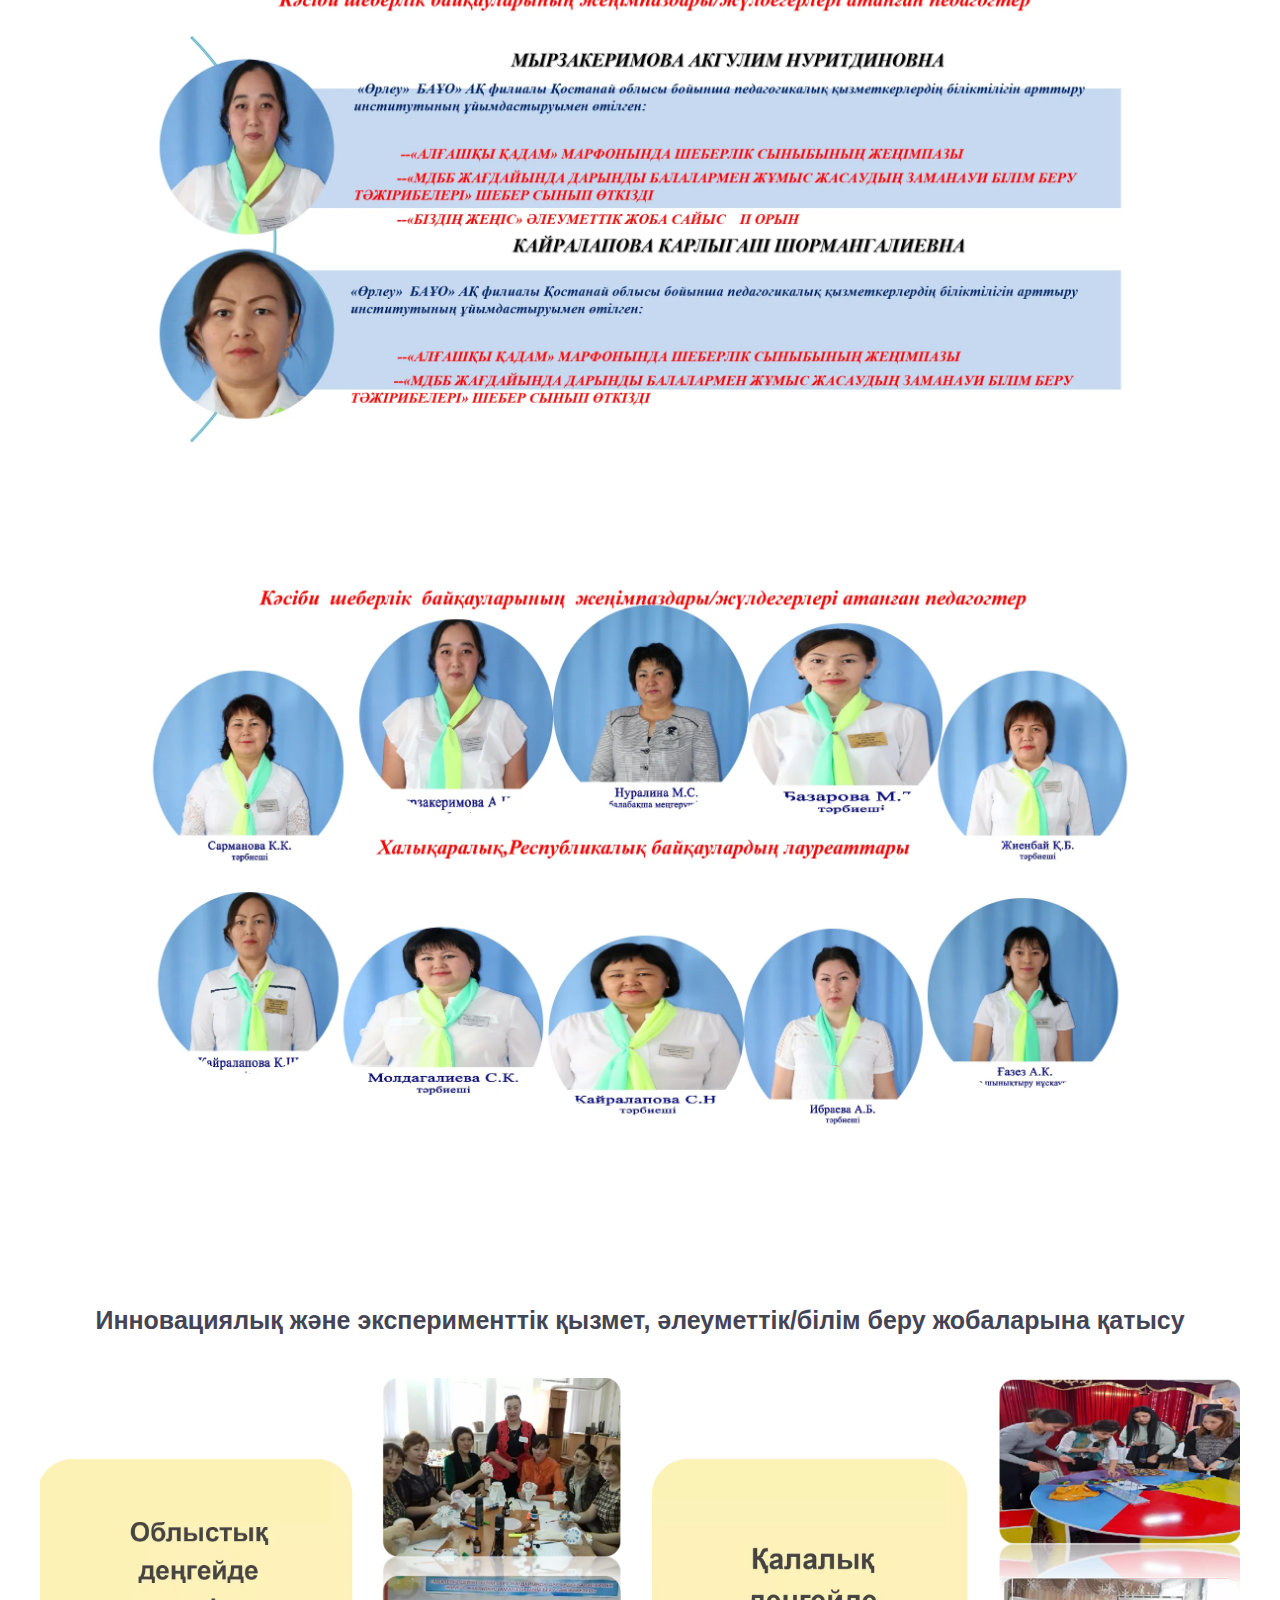
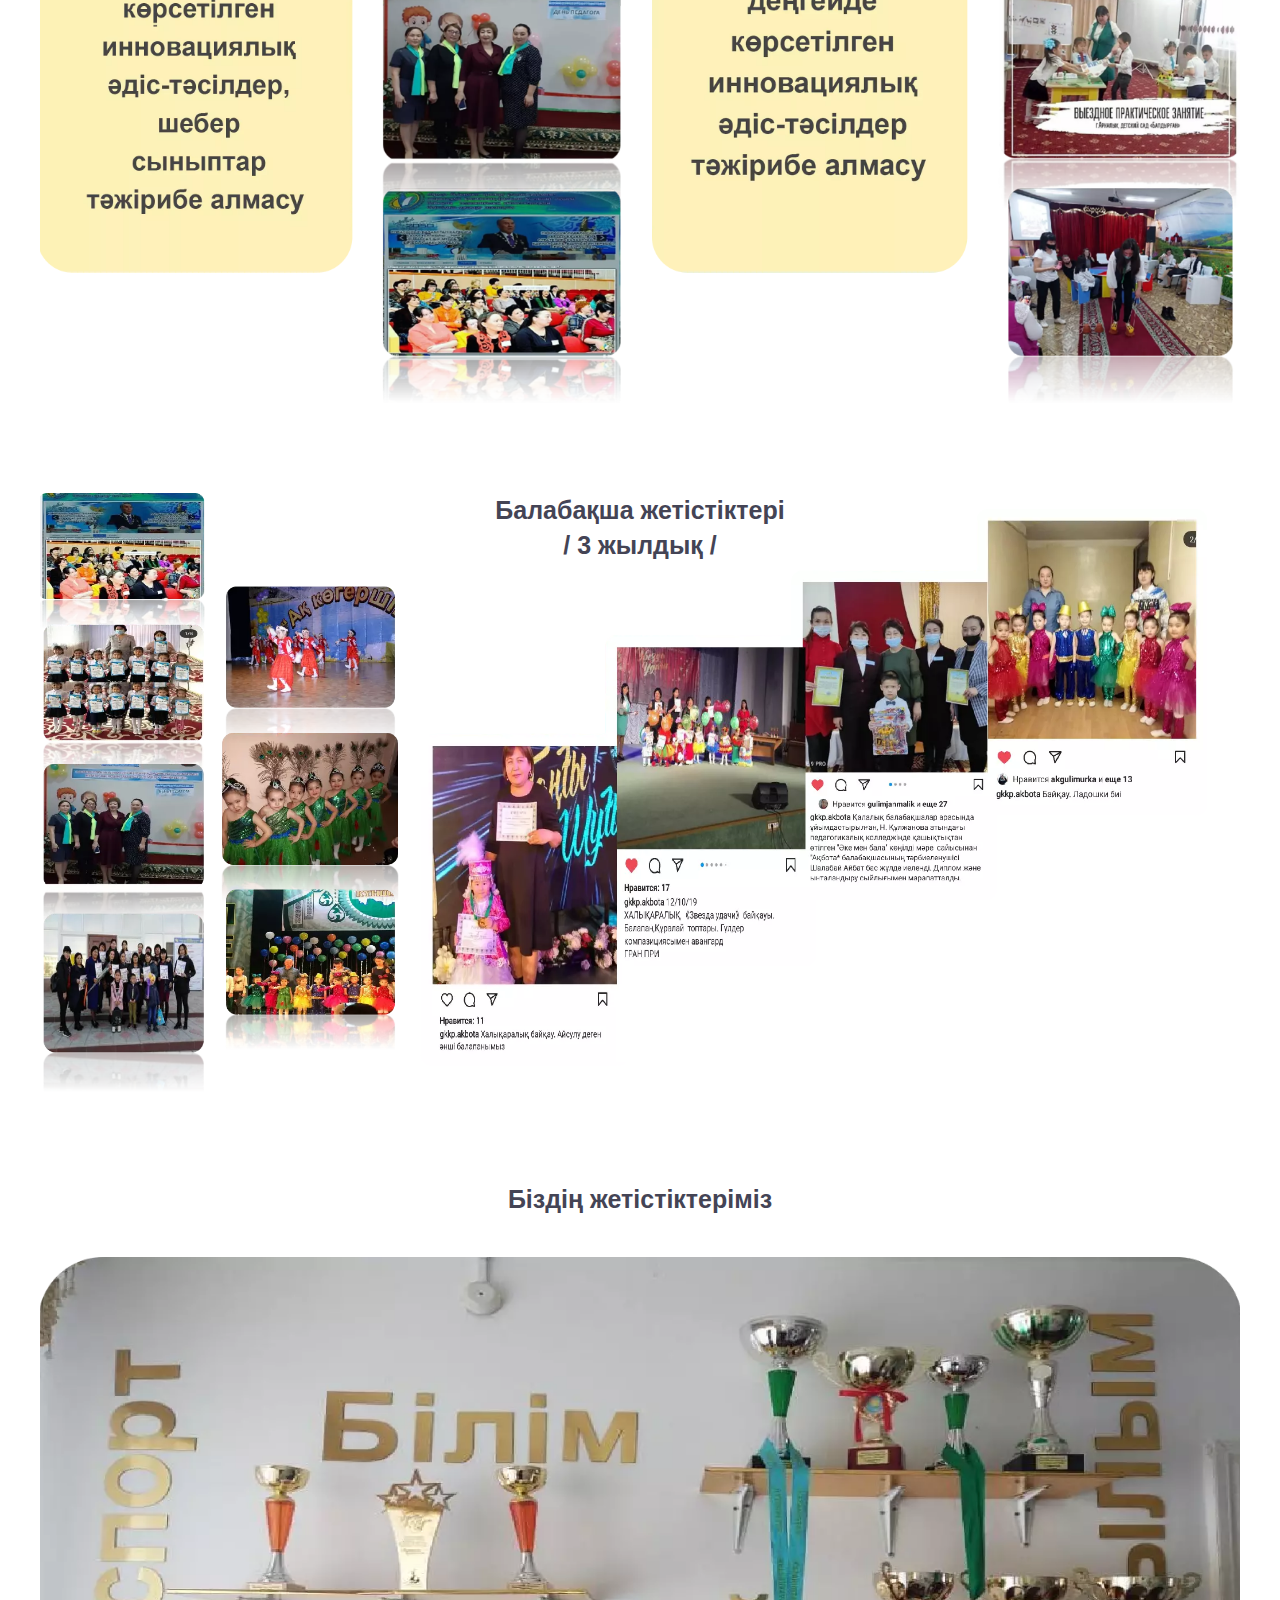
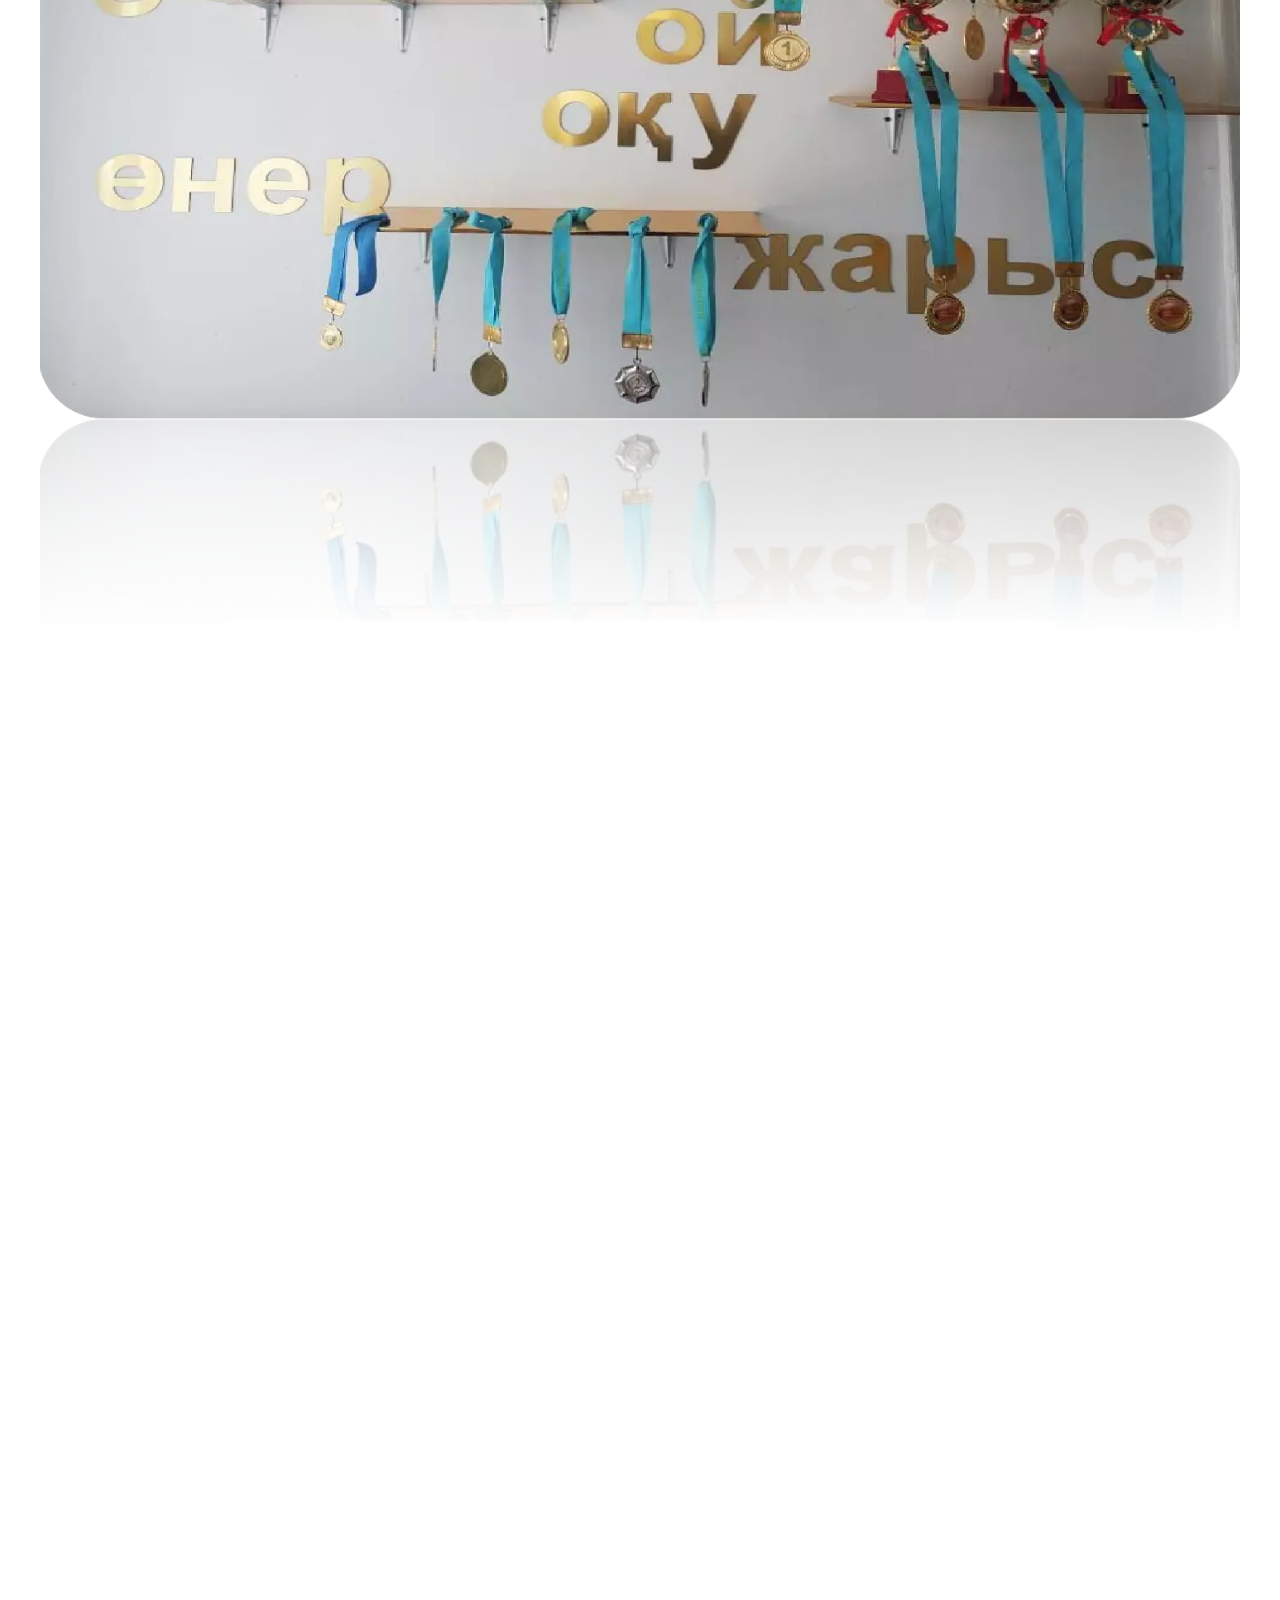
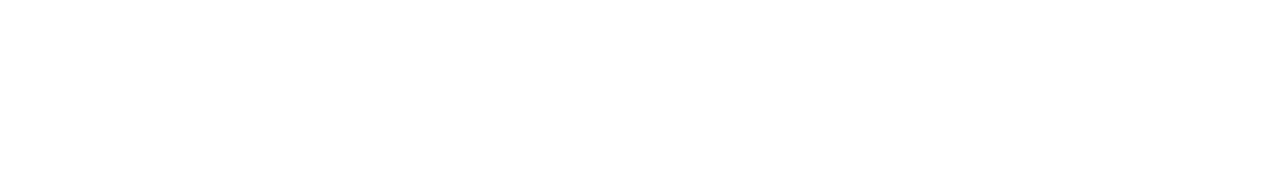
==== commit 3025045b: "Update page_1.html" ====
--- a/pages/page_1.html
+++ b/pages/page_1.html
@@ -14,7 +14,7 @@
 
 
 		<div class="p1_b1">
-			<div class="p1_text">2019 жылдан бастап Instagram желісінде<br>«Ақбота» балабақшасының өзінің жеке парақшасы бар:<br><a href="https://www.instagram.com/tv/CahNfmpKRri/?utm_medium=copy_link" target="_blank" class="p1_text">https://www.instagram.com/tv/CahNfmpKRri/?utm_medium=copy_link</a></div>
+			<div class="p1_text">2019 жылдан бастап Instagram желісінде<br>«Ақбота» балабақшасының өзінің жеке парақшасы бар:<br><a href="https://www.instagram.com/p/Cba3qMZqHfmbP56_Bb9Mllh53IlkhM_E88Un4w0/?utm_medium=copy_link" target="_blank" class="p1_text">https://www.instagram.com/p/Cba3qMZqHfmbP56_Bb9Mllh53IlkhM_E88Un4w0/?utm_medium=copy_link</a></div>
 			<div class="p1_b1_image p1_image"></div>
 		</div>
 		
@@ -89,4 +89,4 @@
 		</center>
 	</div>
 </body>
-</html>+</html>
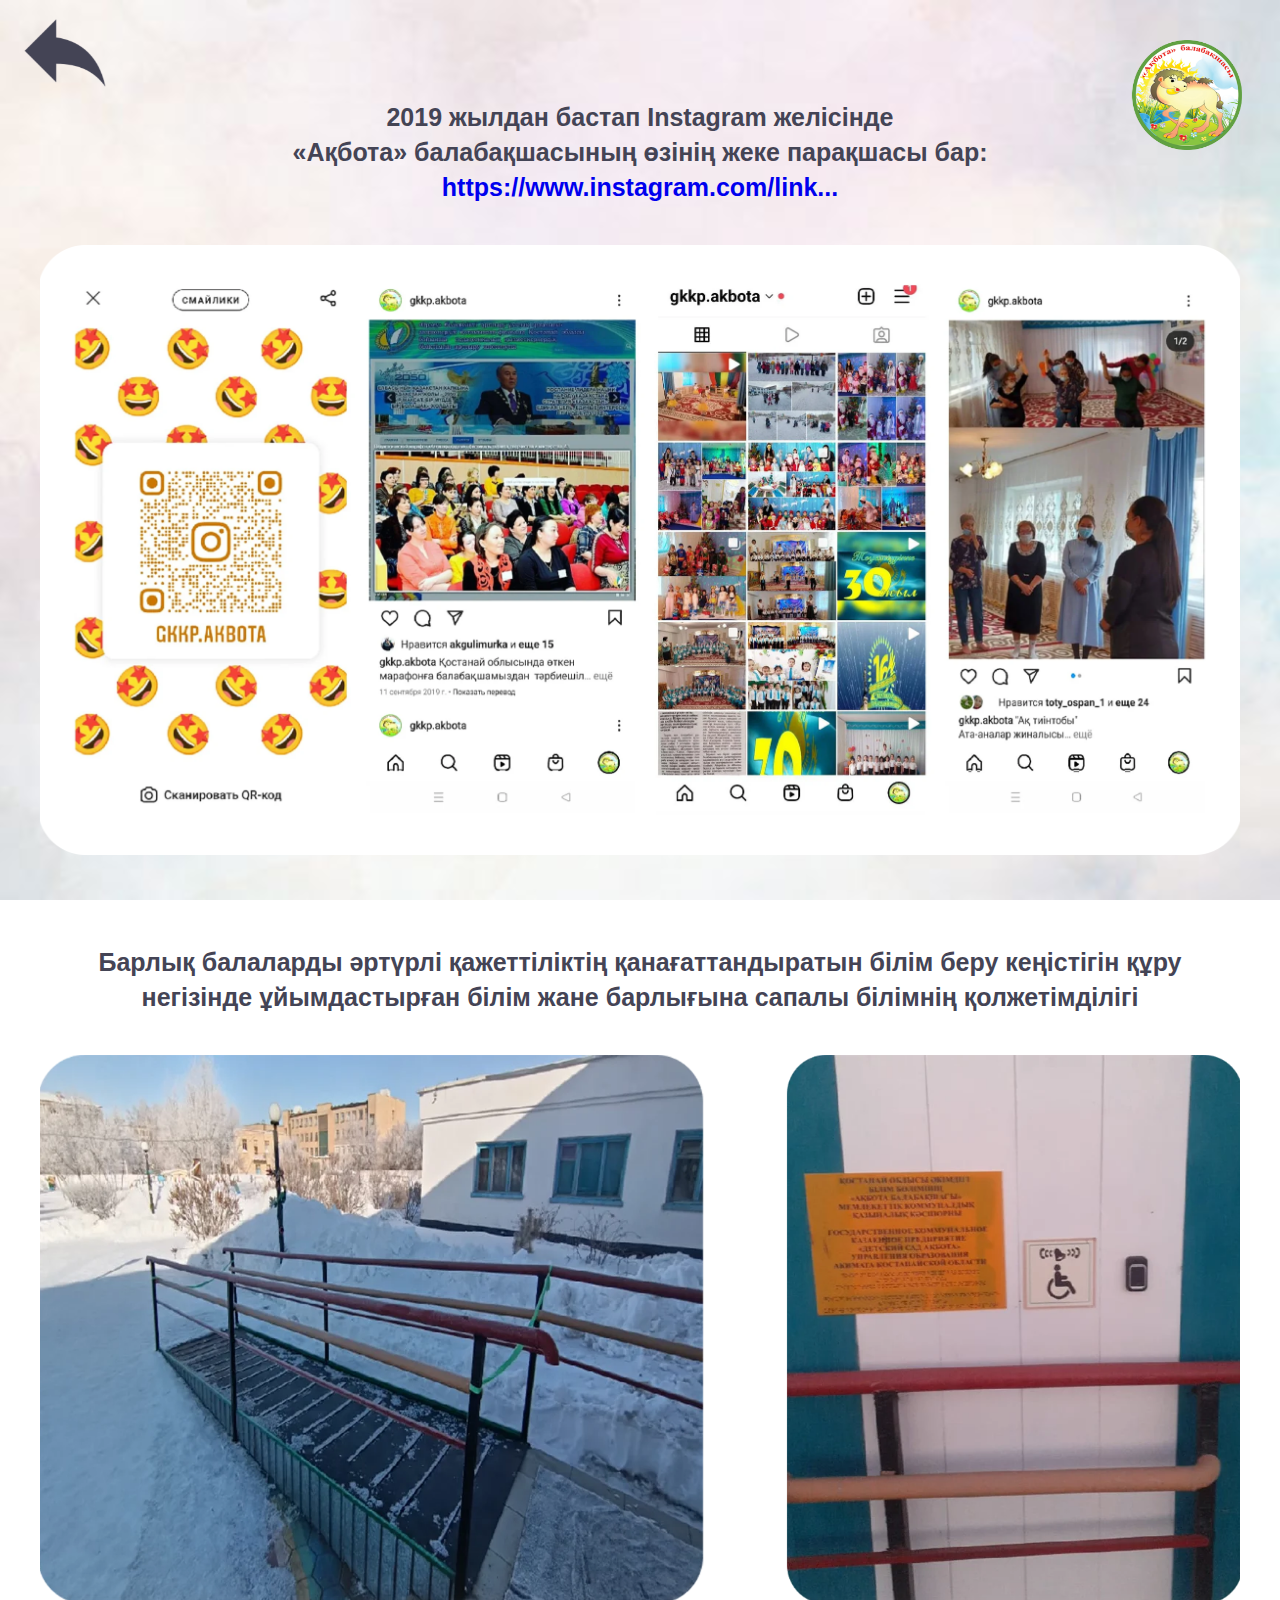
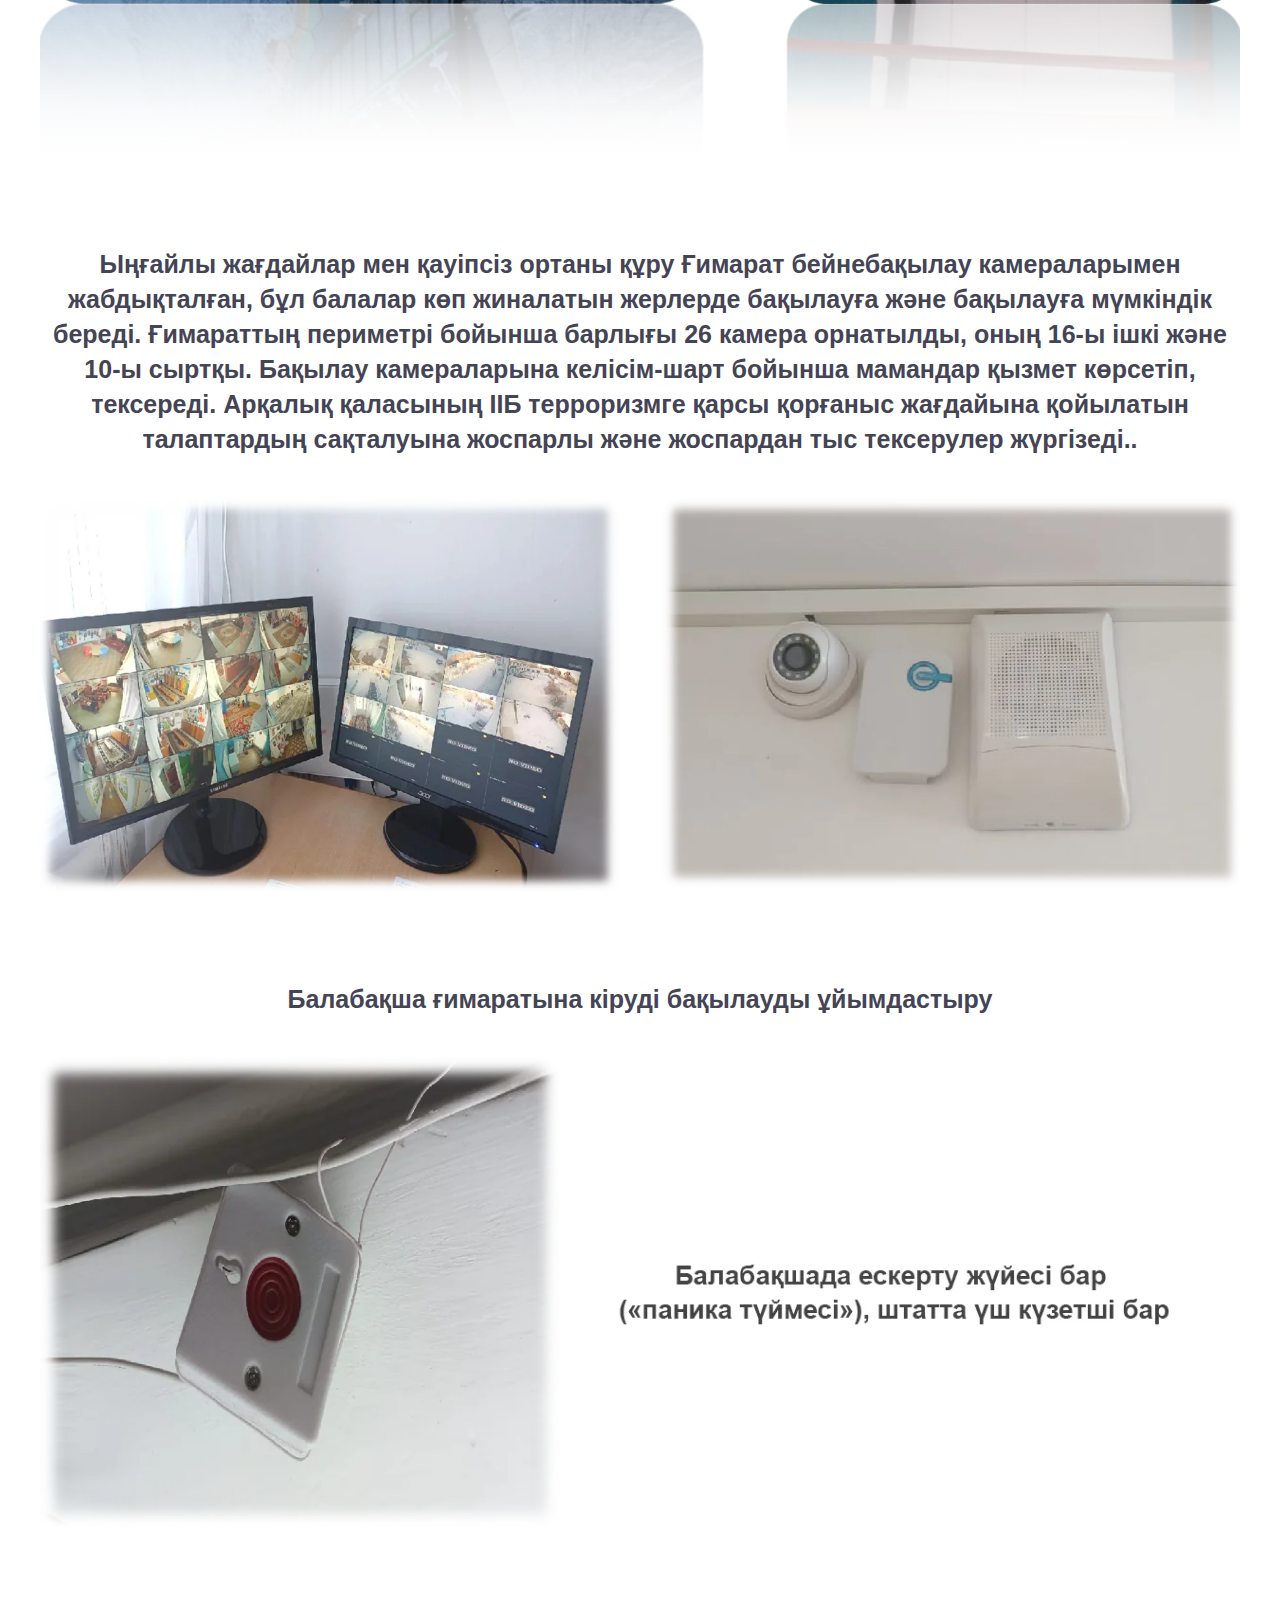
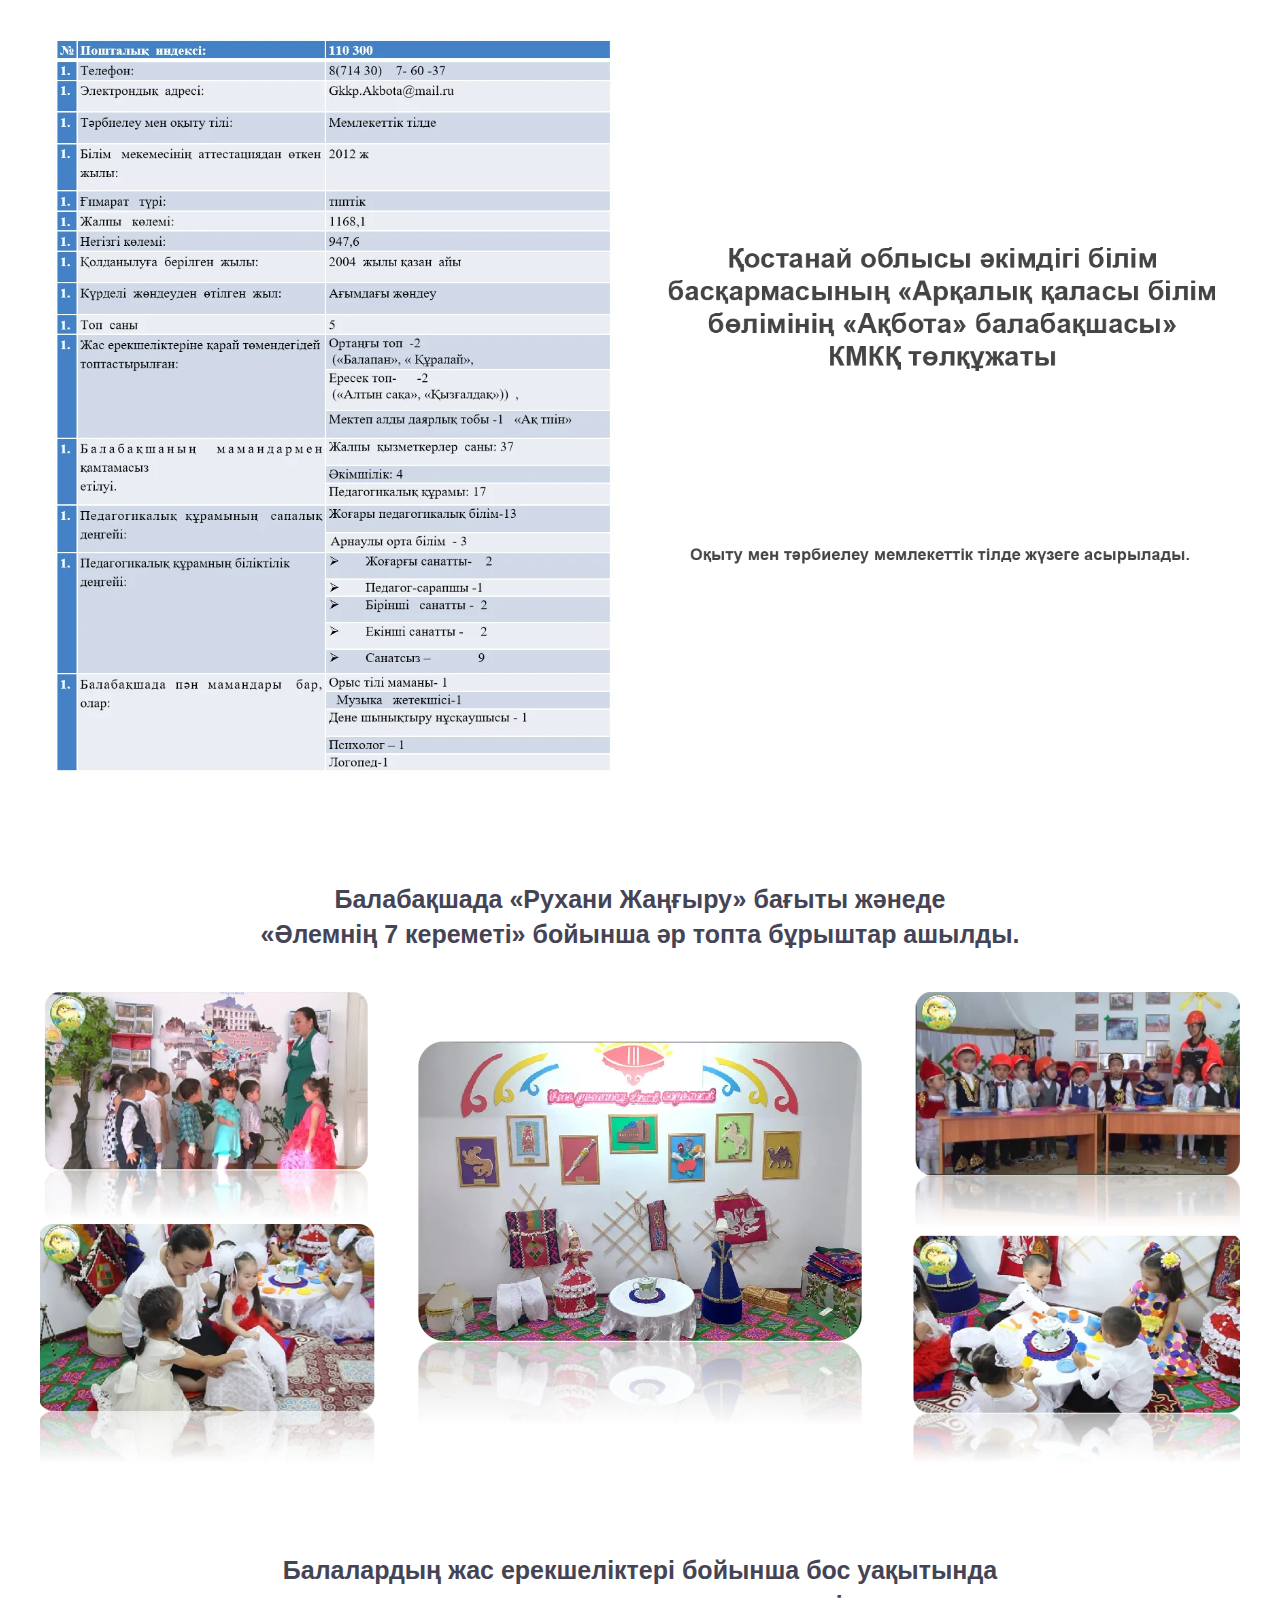
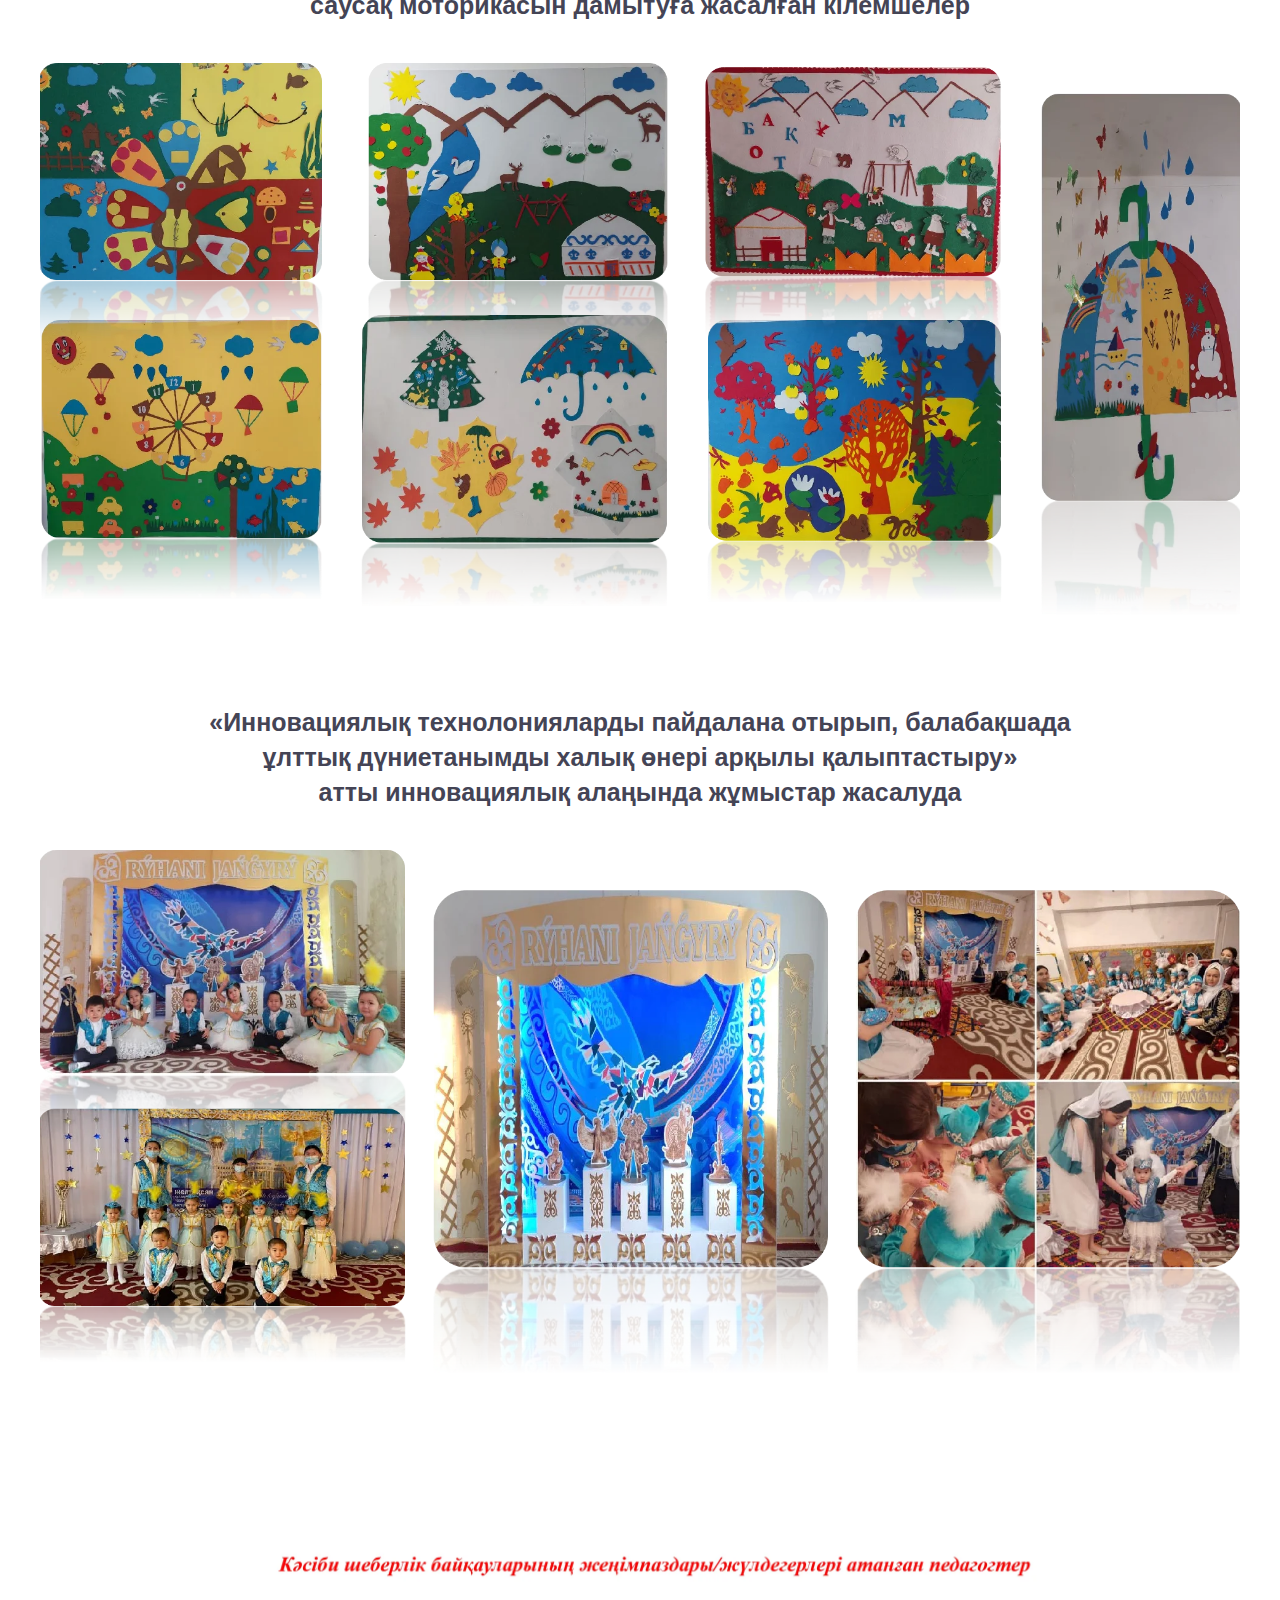
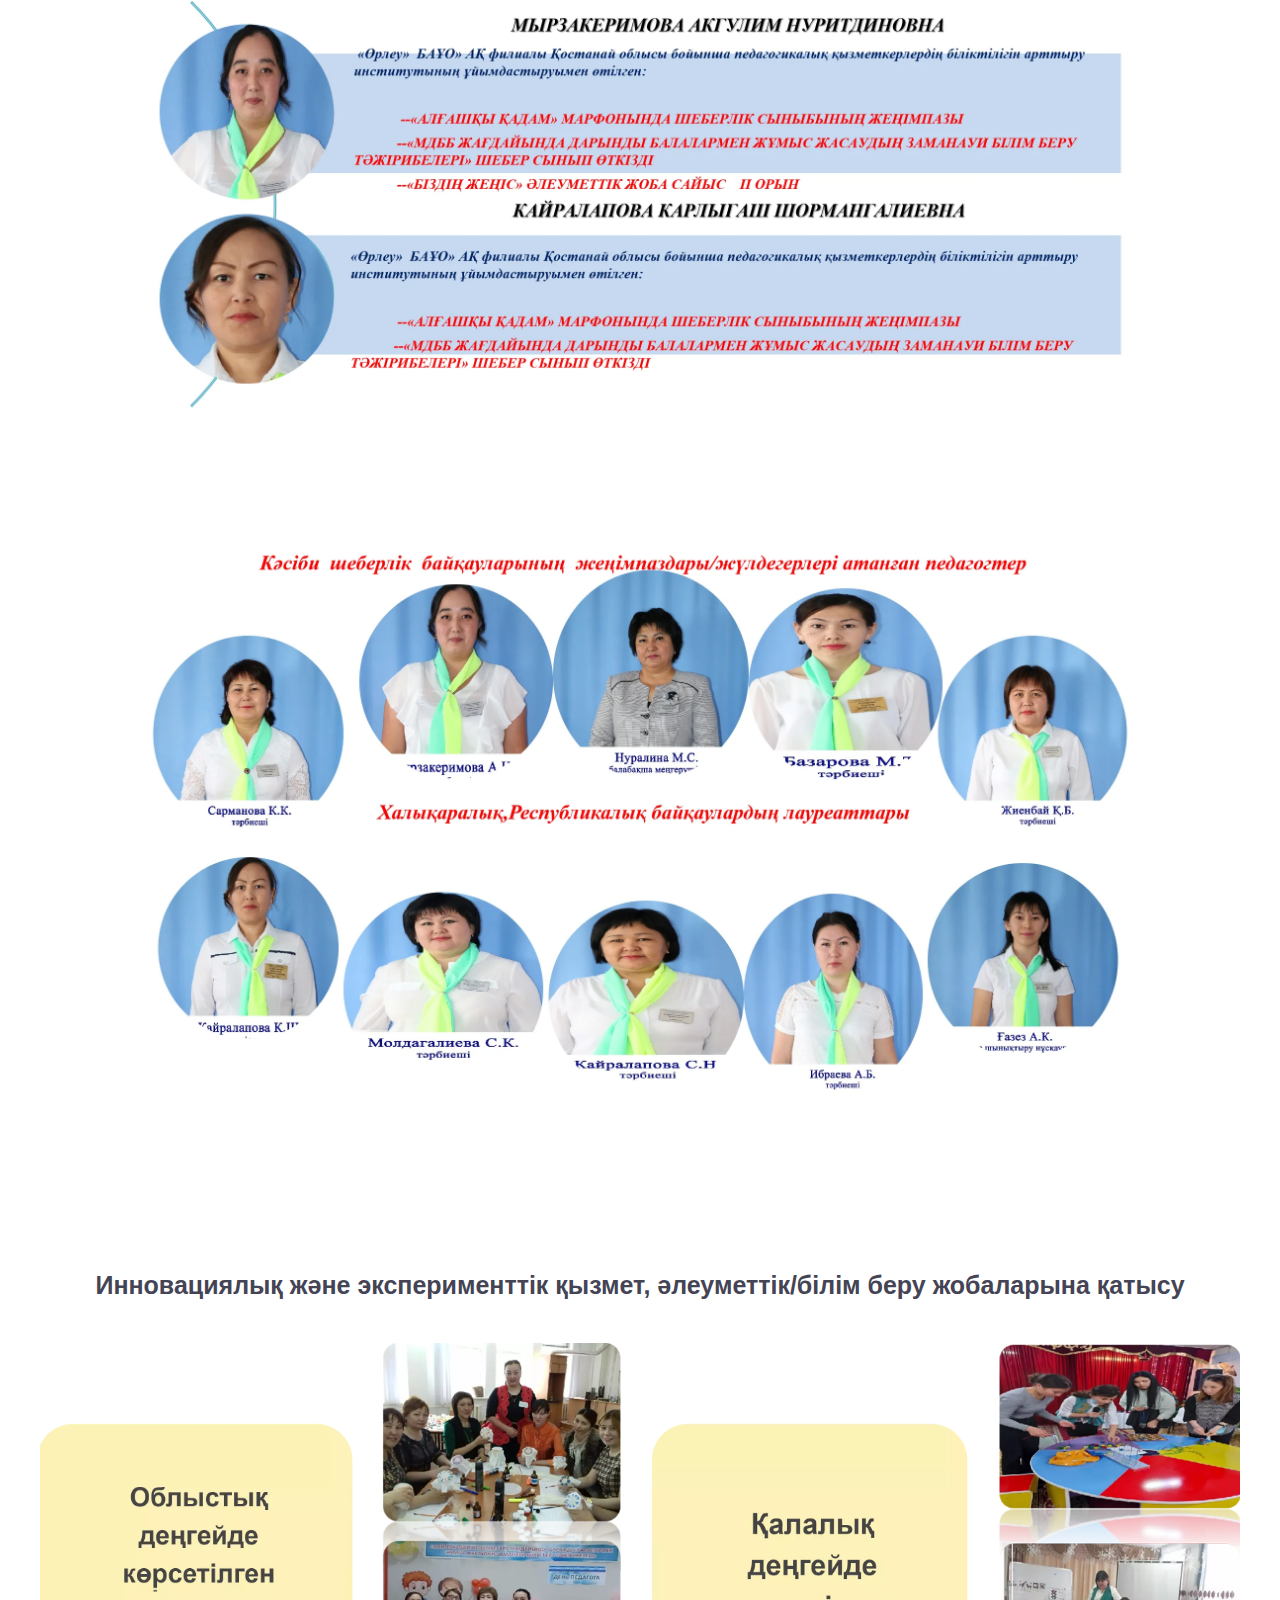
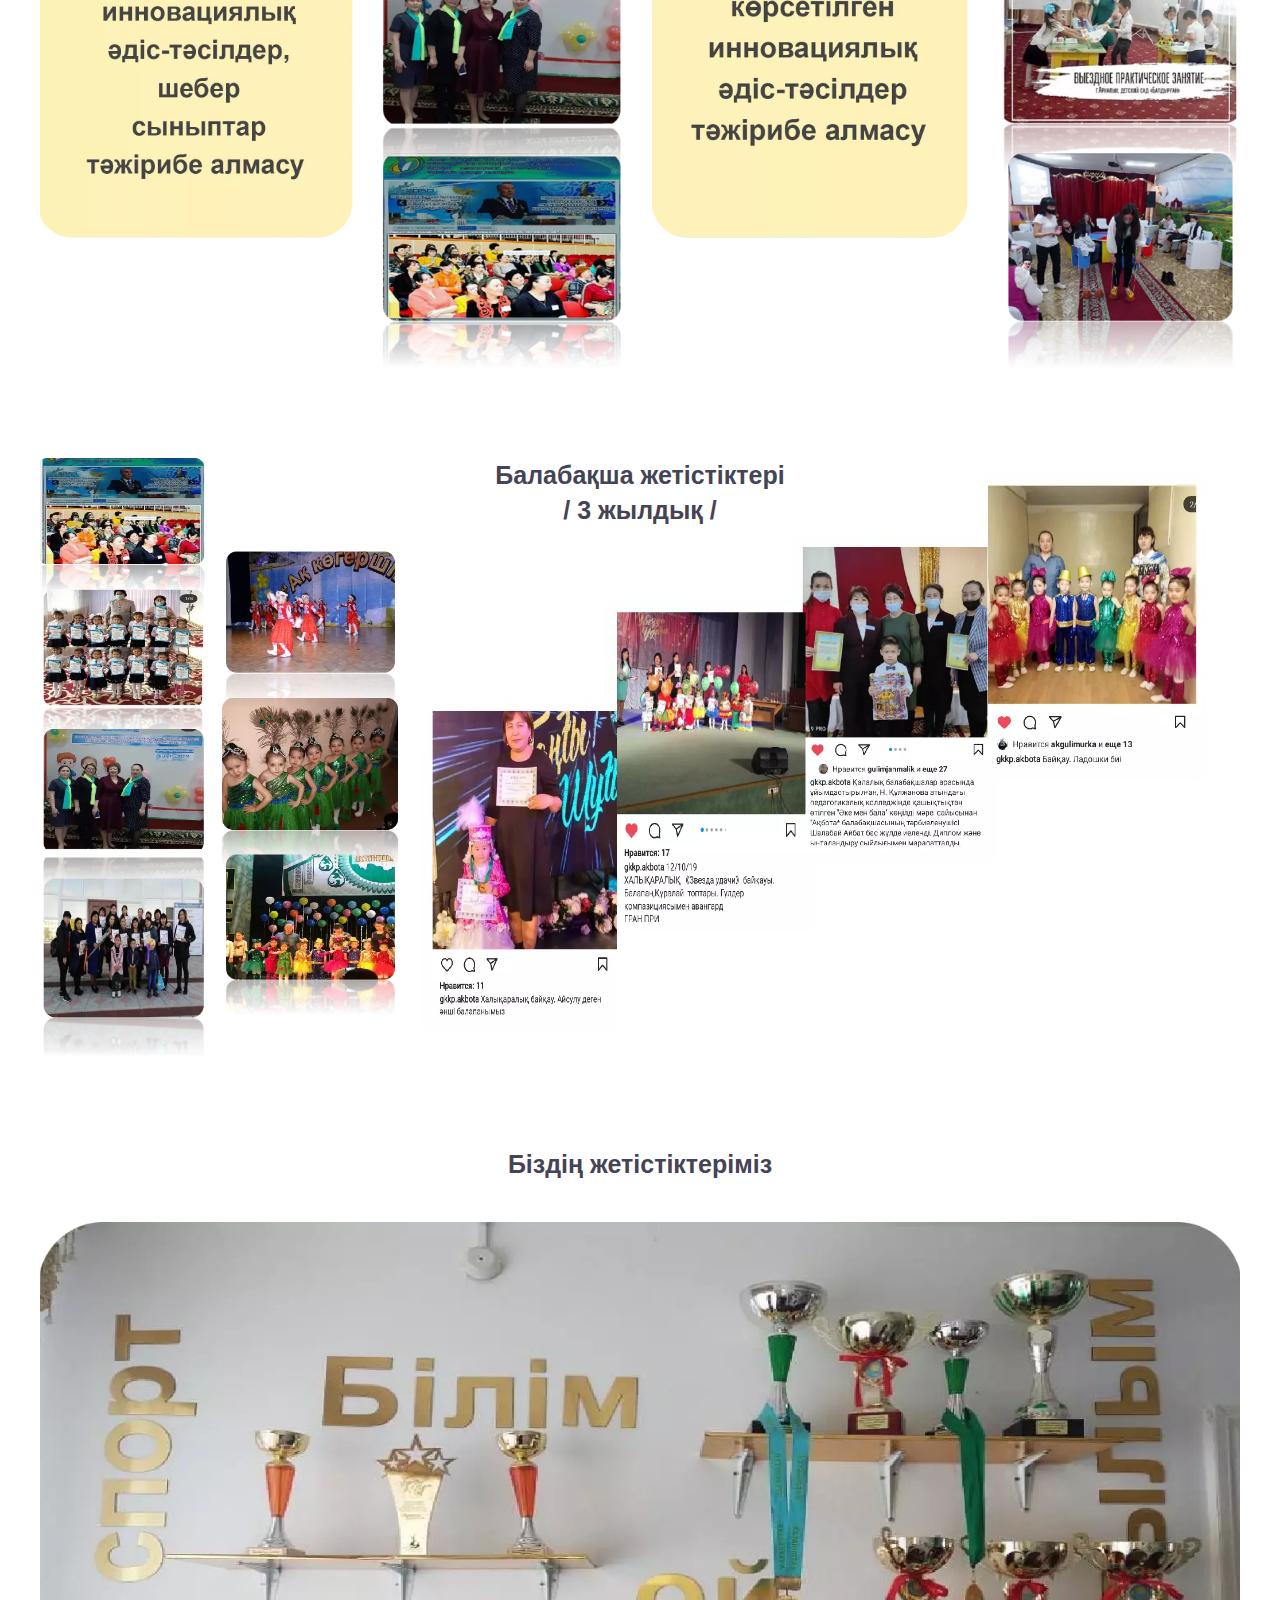
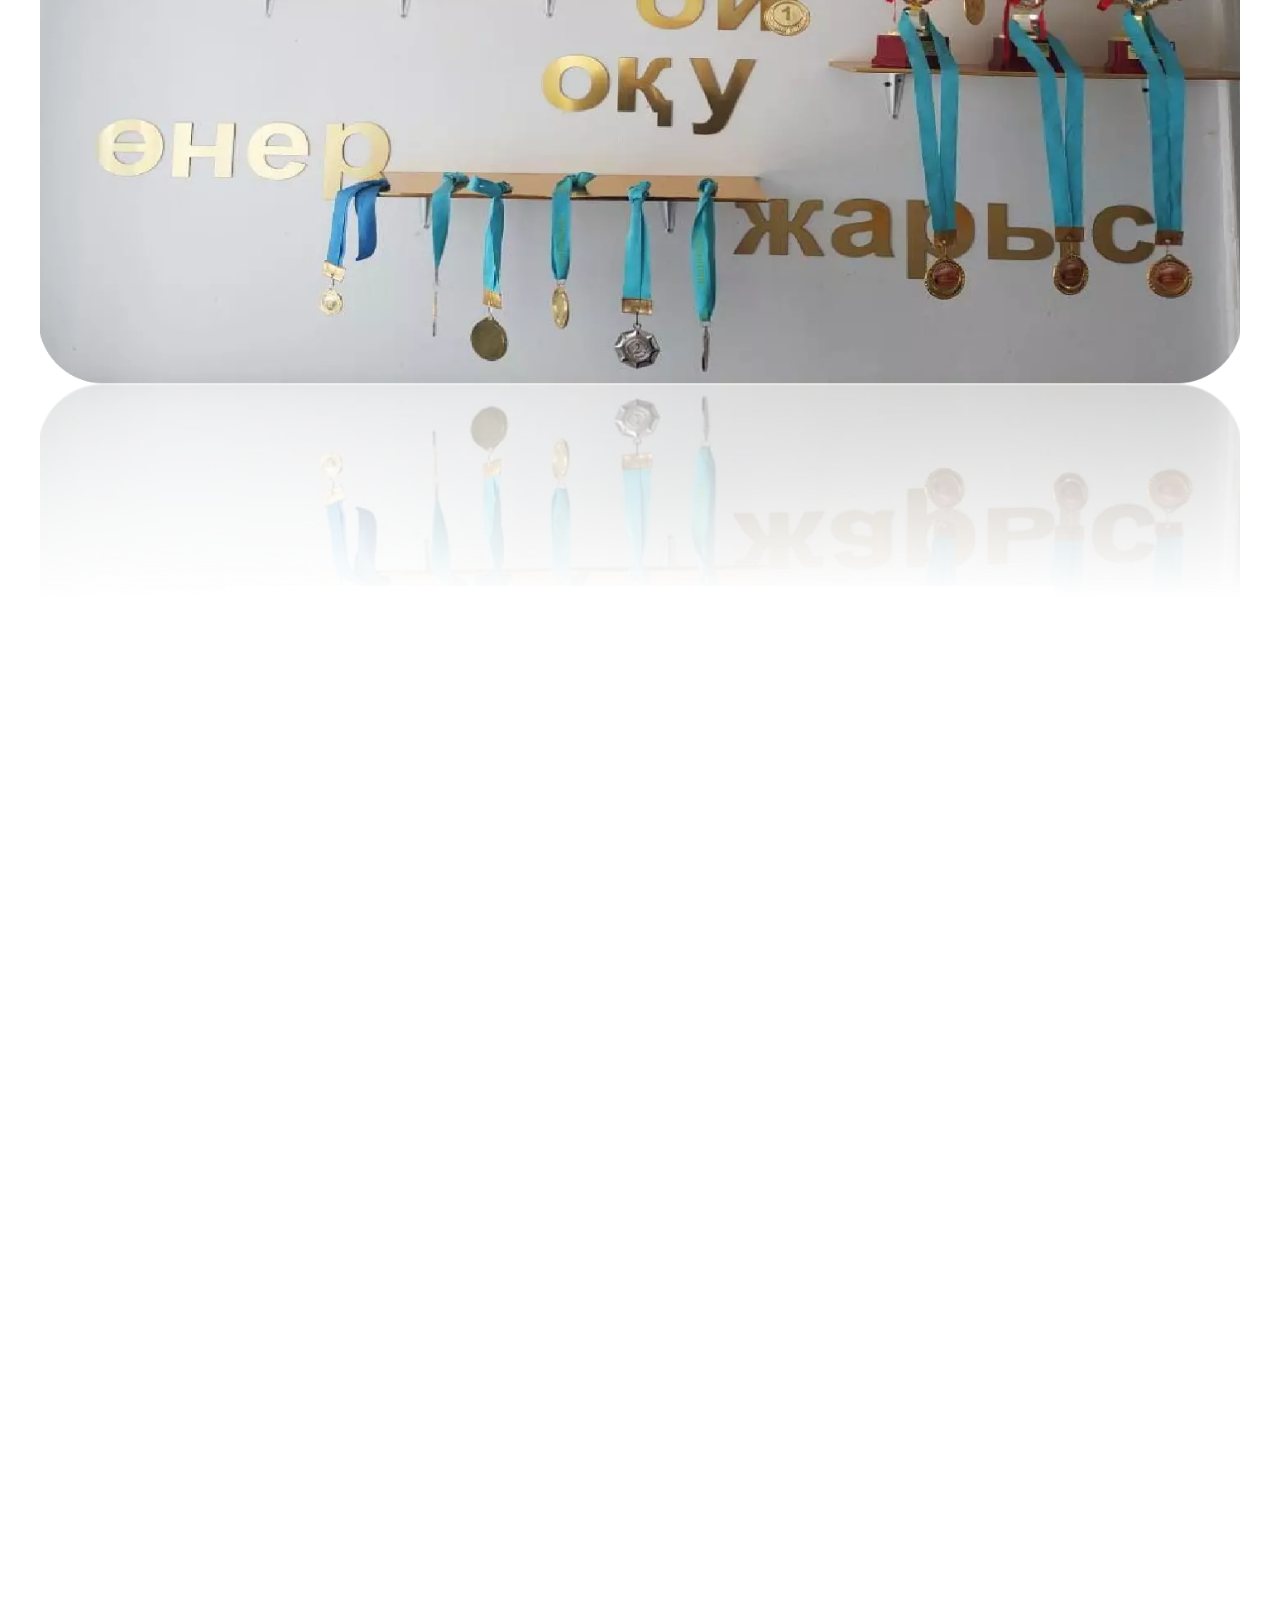
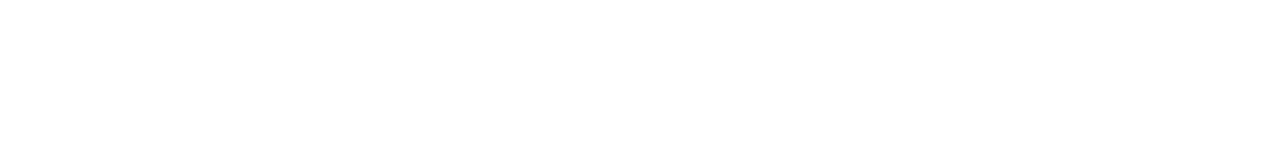
==== commit 5f88e8e6: "Update page_1.html" ====
--- a/pages/page_1.html
+++ b/pages/page_1.html
@@ -14,7 +14,7 @@
 
 
 		<div class="p1_b1">
-			<div class="p1_text">2019 жылдан бастап Instagram желісінде<br>«Ақбота» балабақшасының өзінің жеке парақшасы бар:<br><a href="https://www.instagram.com/p/Cba3qMZqHfmbP56_Bb9Mllh53IlkhM_E88Un4w0/?utm_medium=copy_link" target="_blank" class="p1_text">https://www.instagram.com/p/Cba3qMZqHfmbP56_Bb9Mllh53IlkhM_E88Un4w0/?utm_medium=copy_link</a></div>
+			<div class="p1_text">2019 жылдан бастап Instagram желісінде<br>«Ақбота» балабақшасының өзінің жеке парақшасы бар:<br><a href="https://www.instagram.com/p/Cba3qMZqHfmbP56_Bb9Mllh53IlkhM_E88Un4w0/?utm_medium=copy_link" target="_blank" class="p1_text">https://www.instagram.com/link...</a></div>
 			<div class="p1_b1_image p1_image"></div>
 		</div>
 		
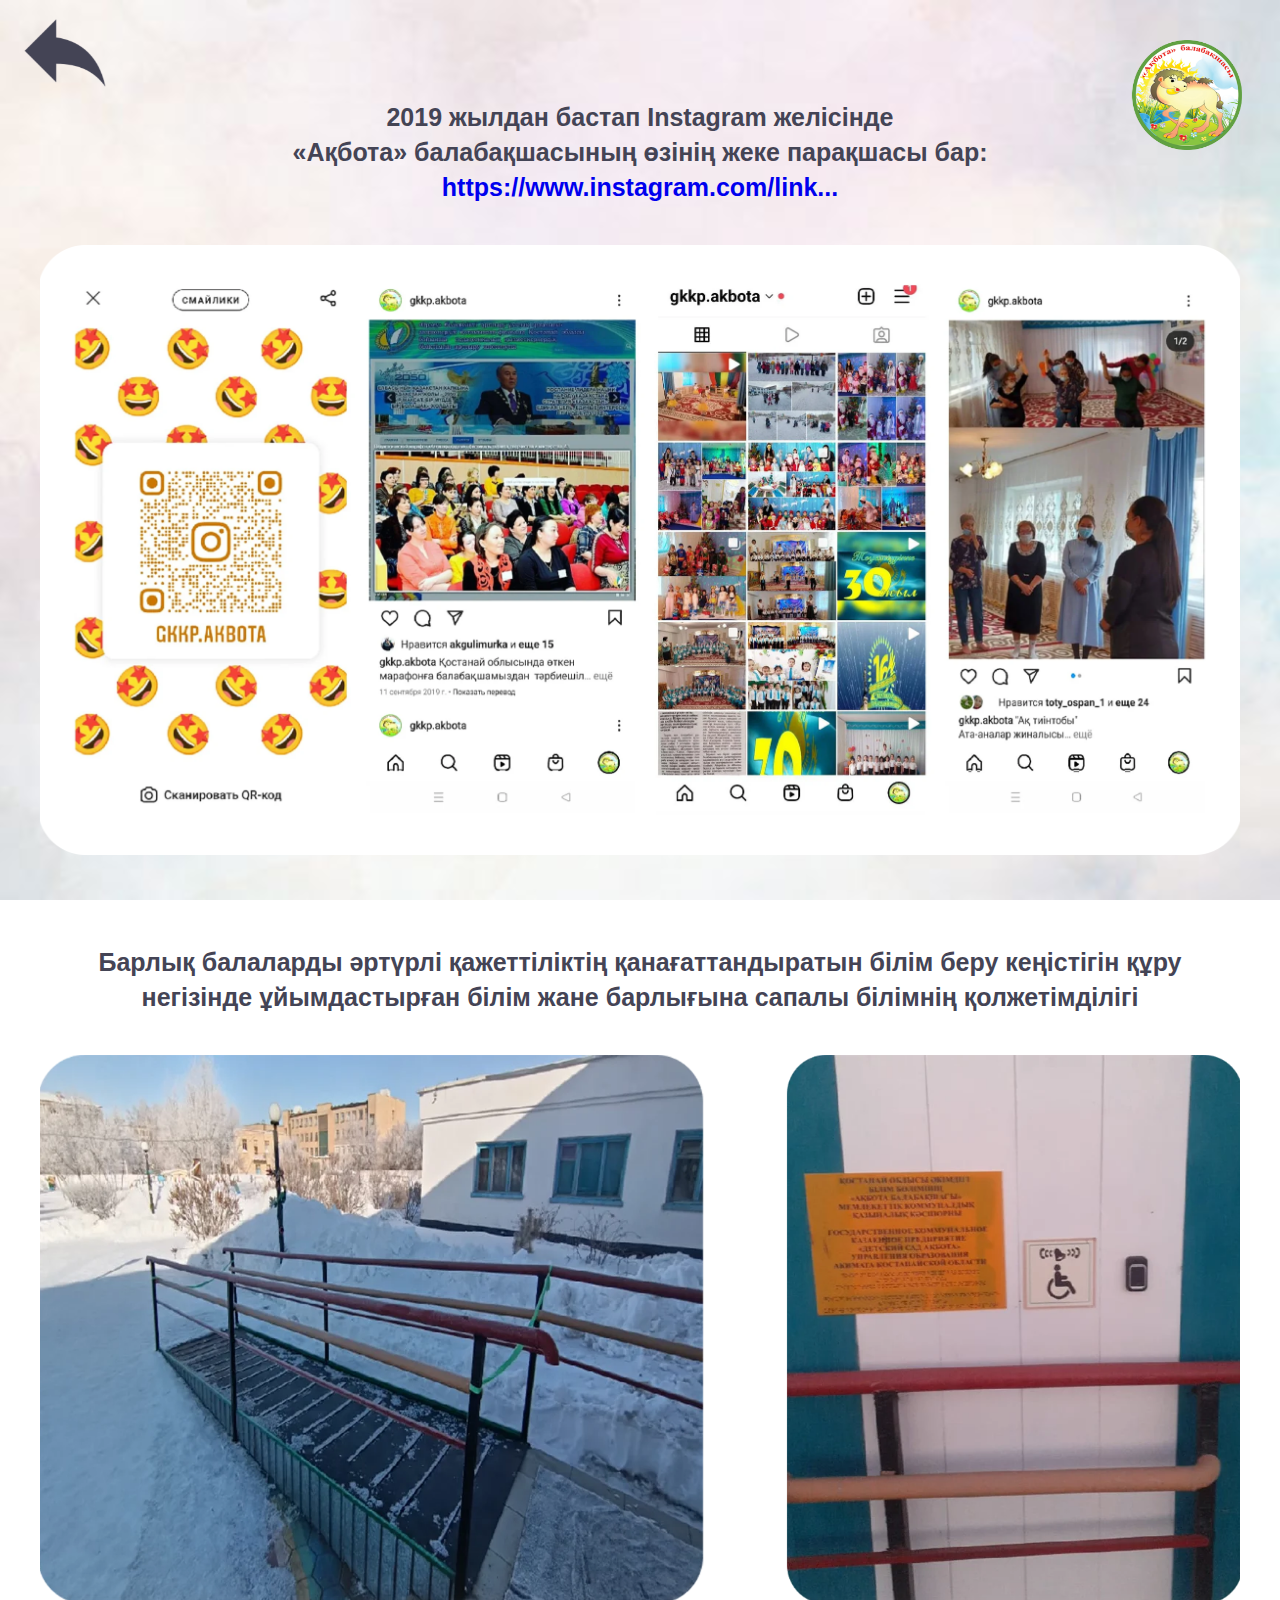
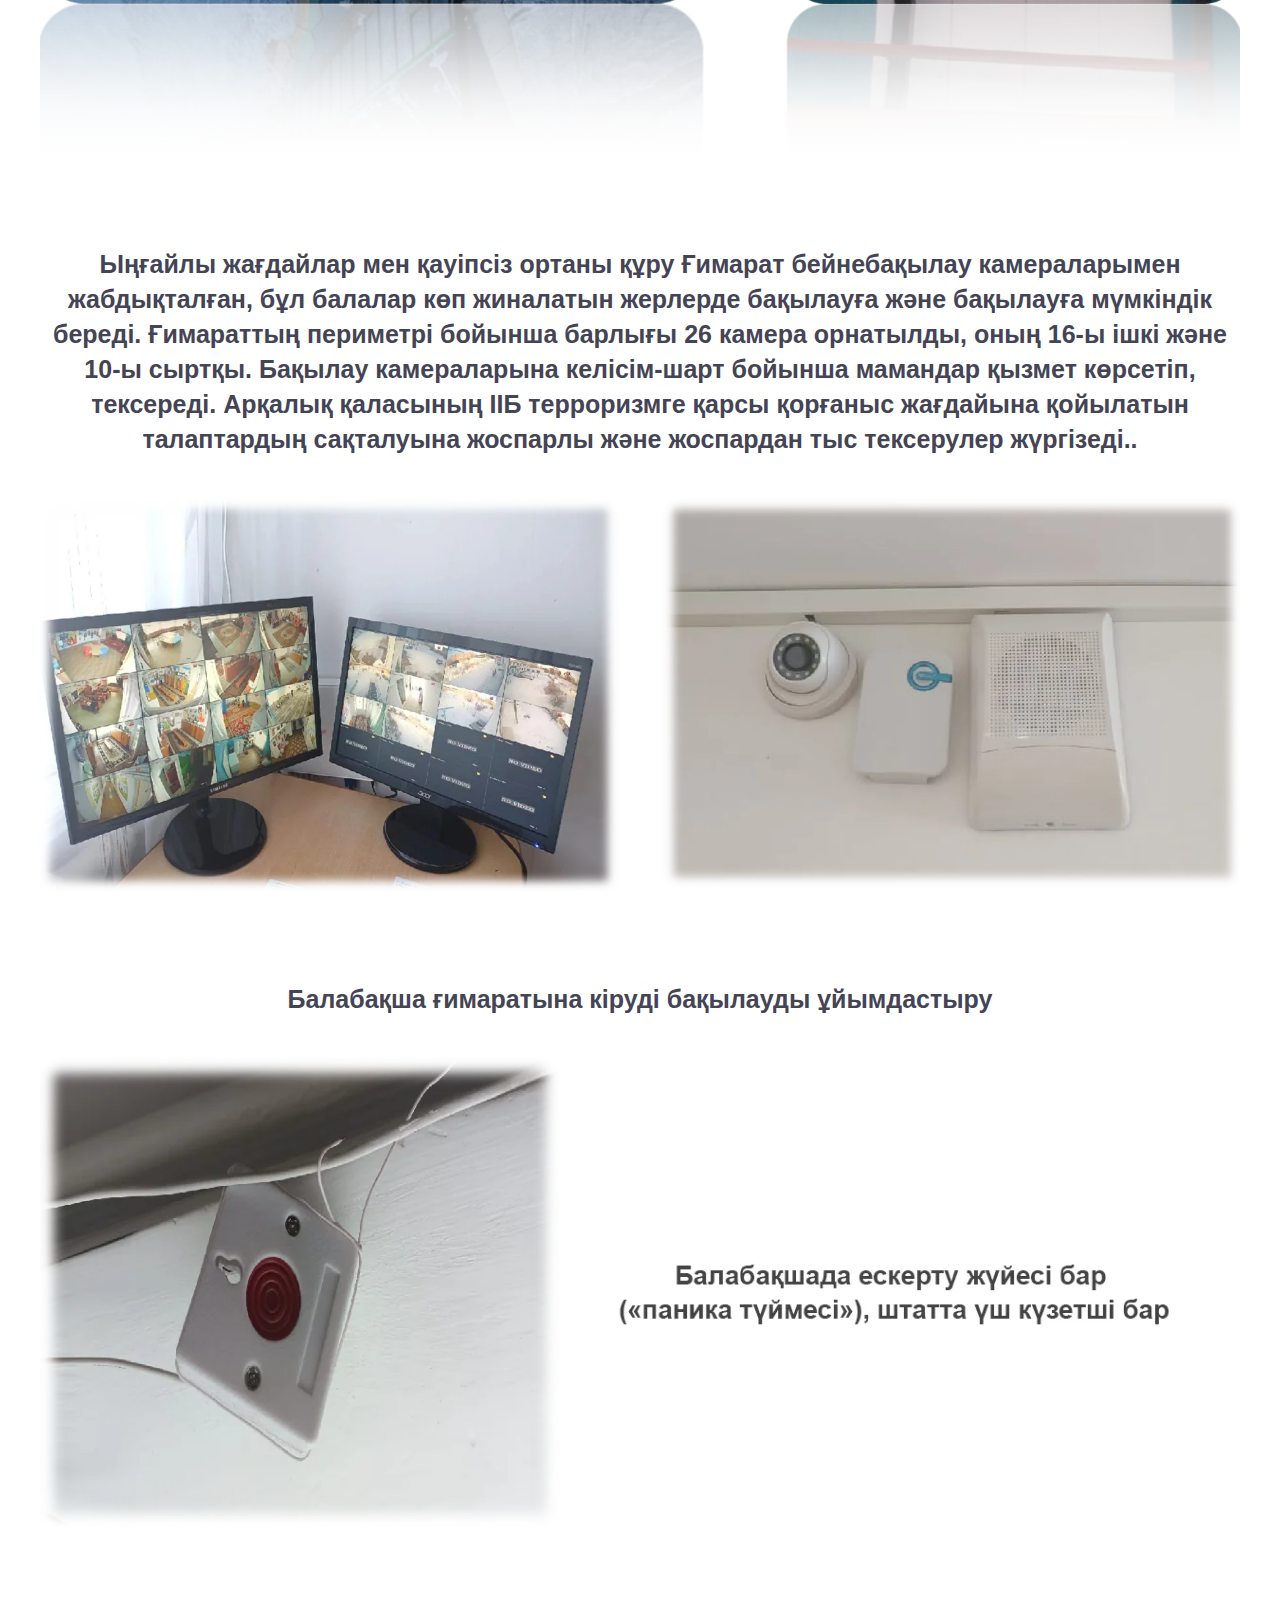
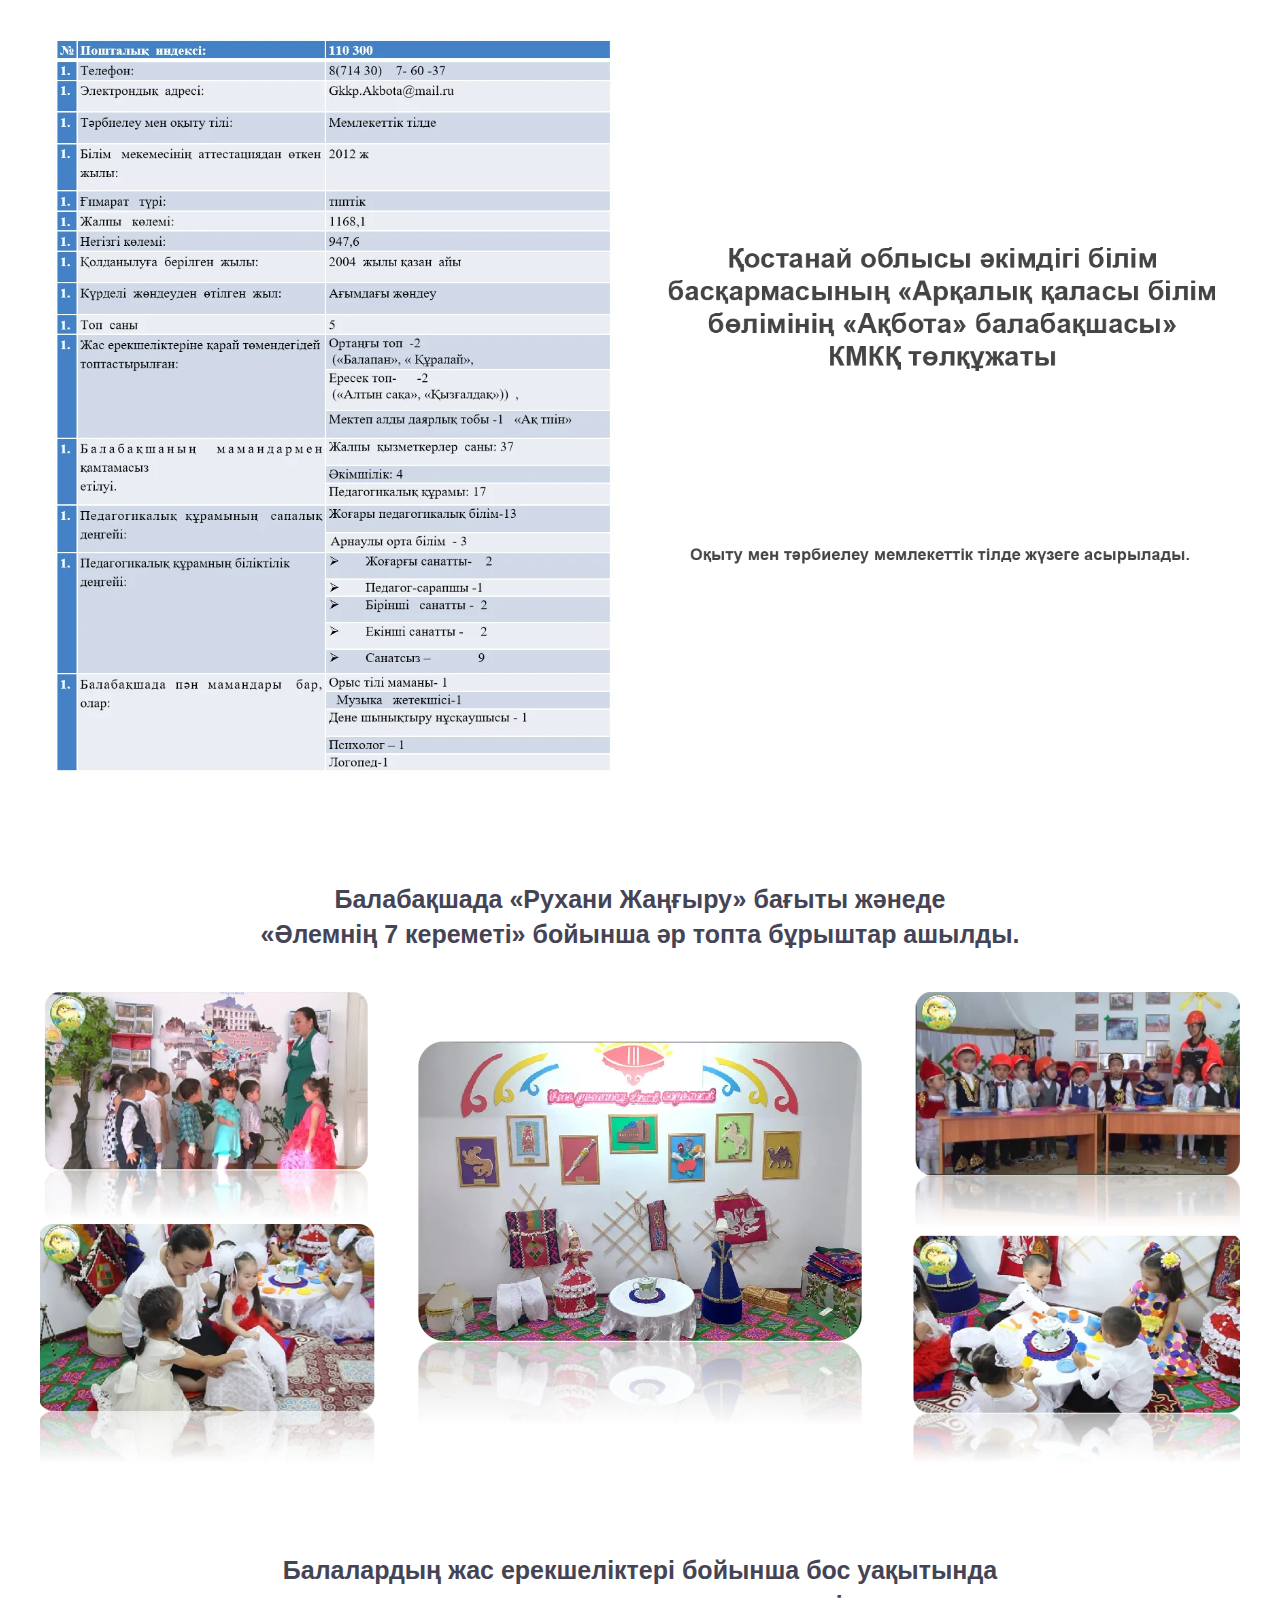
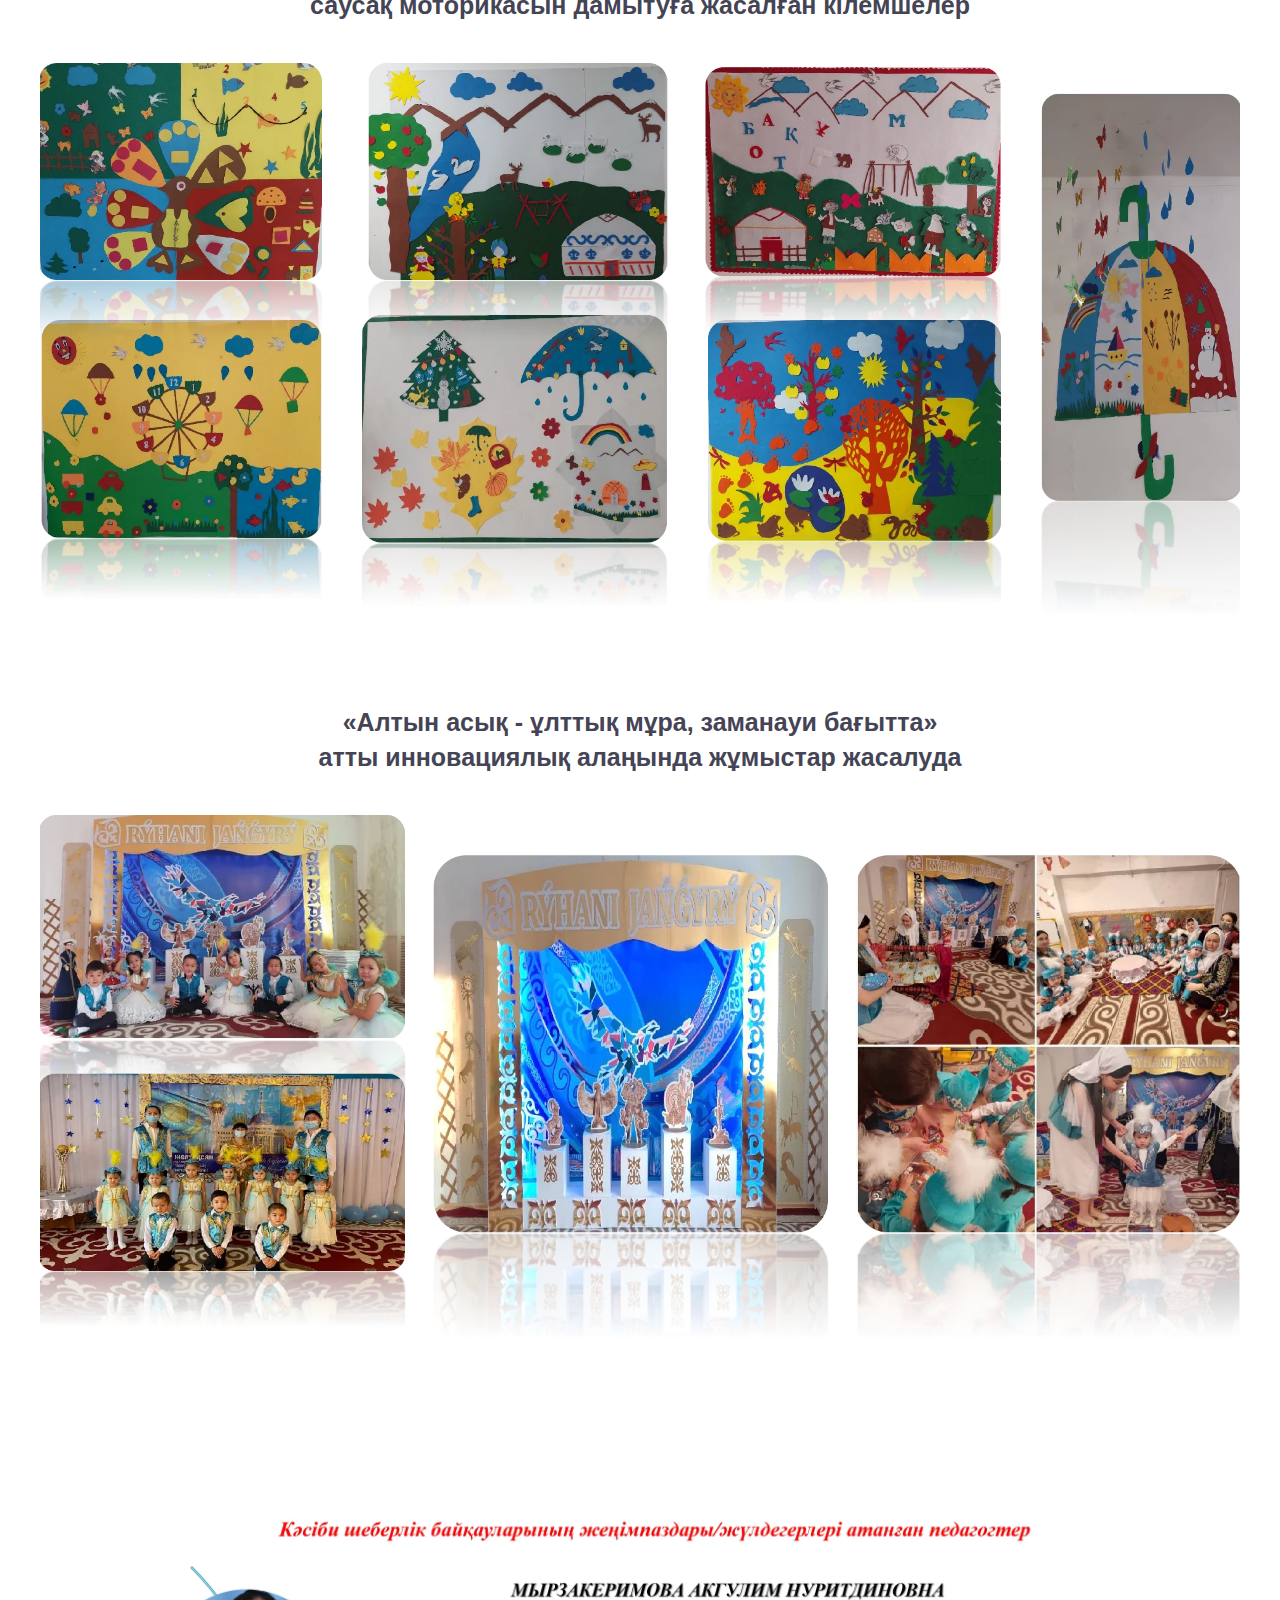
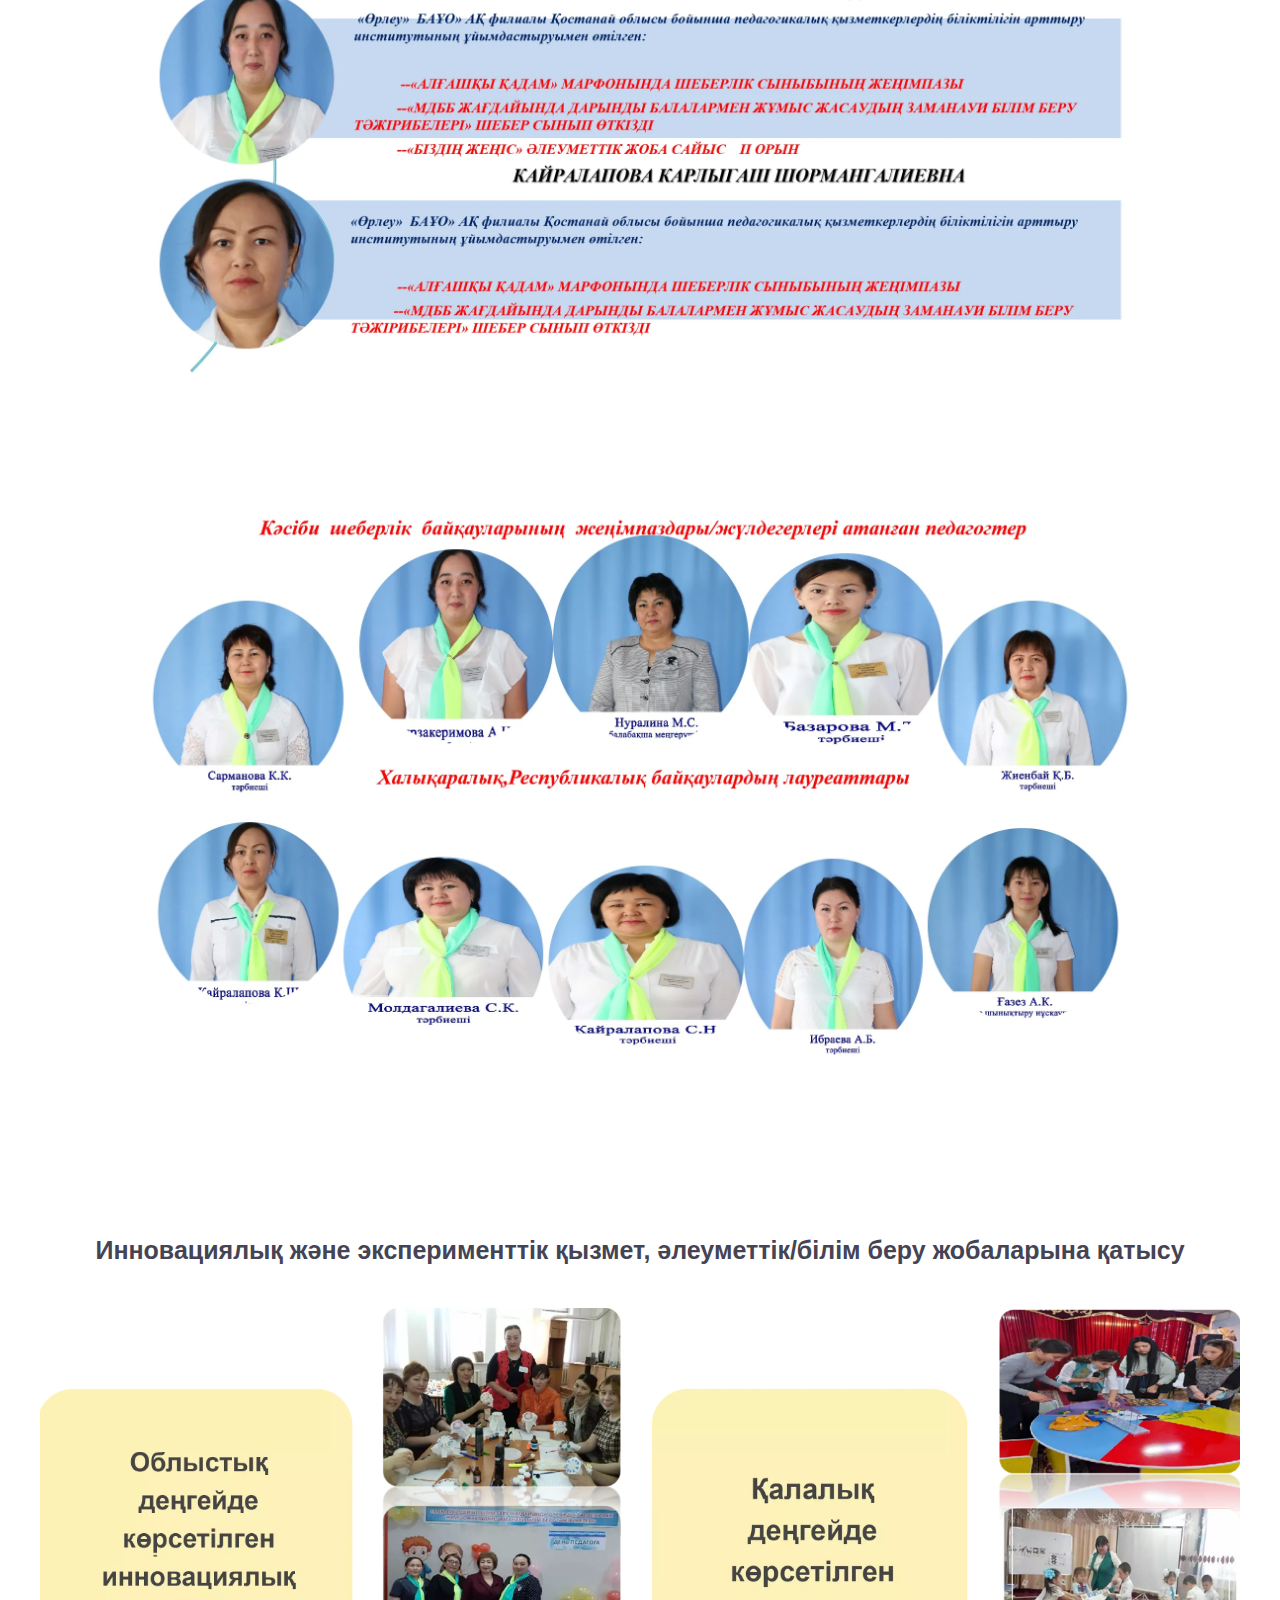
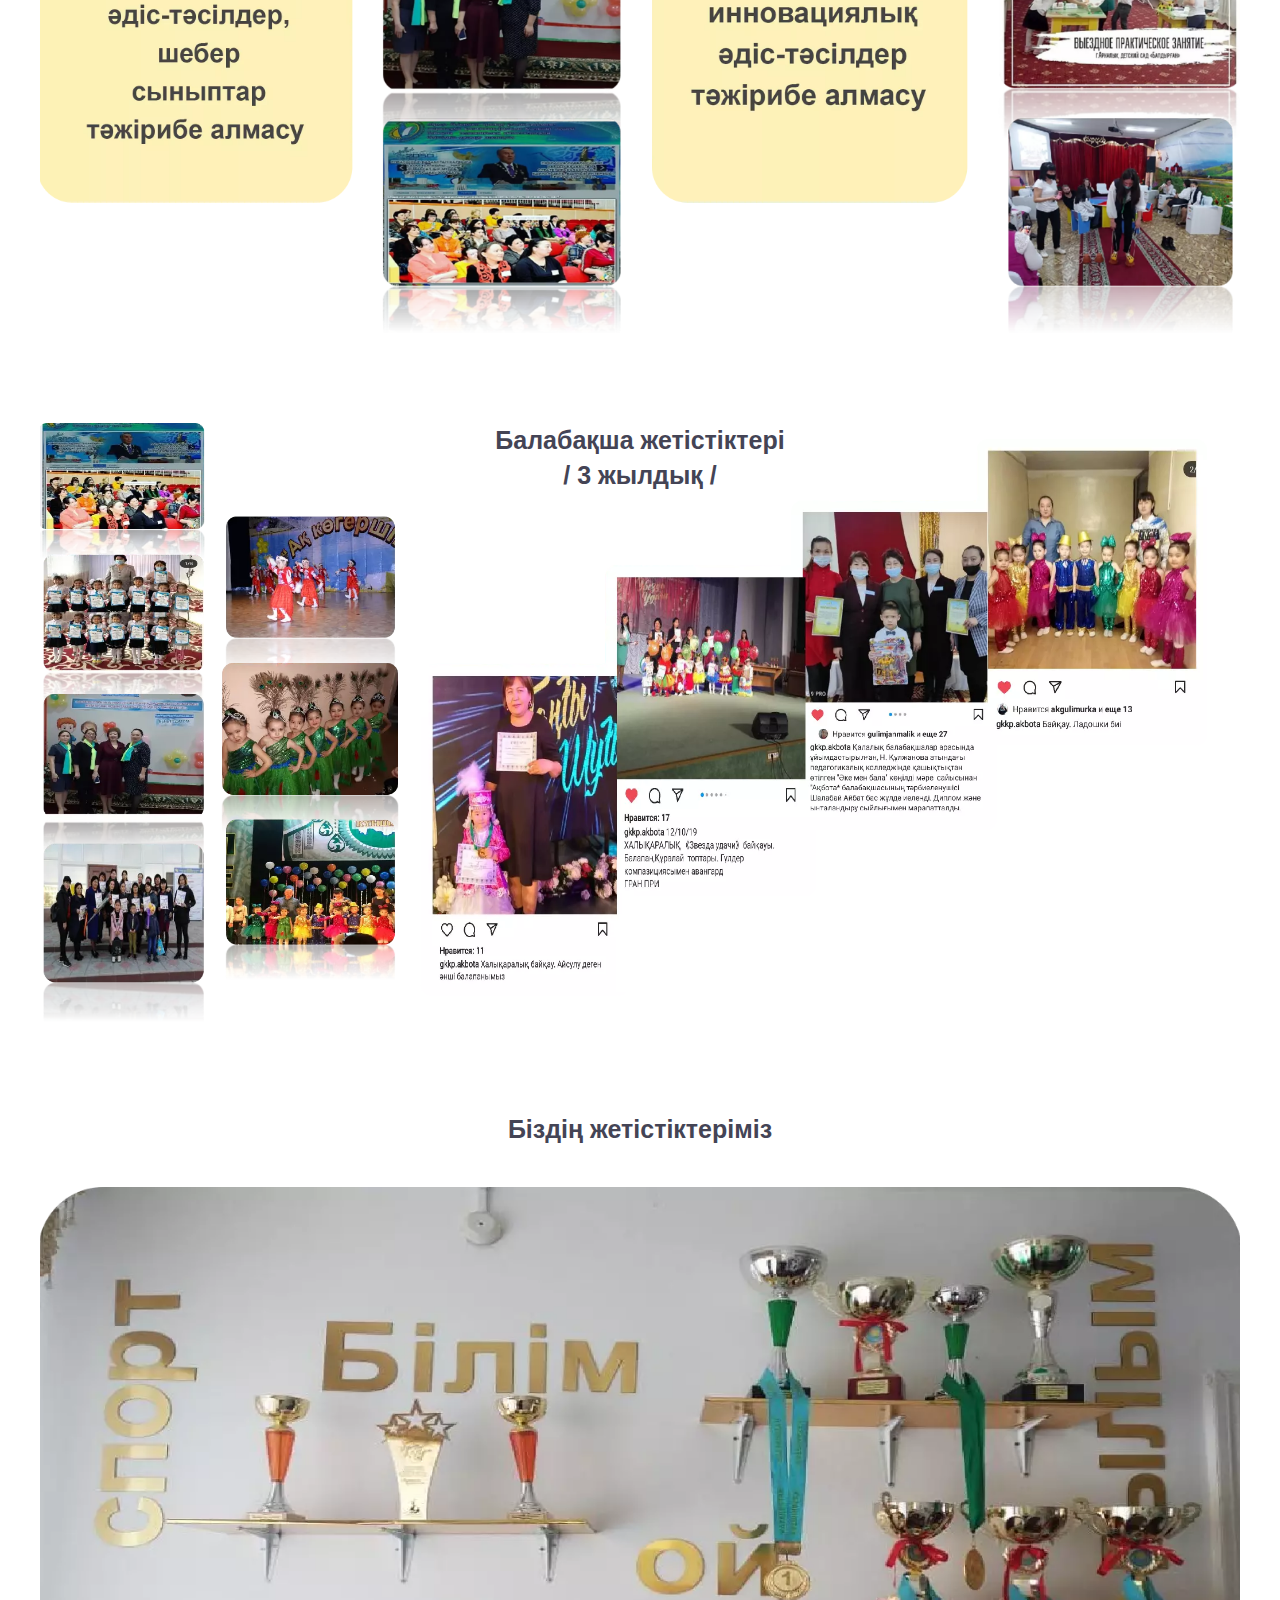
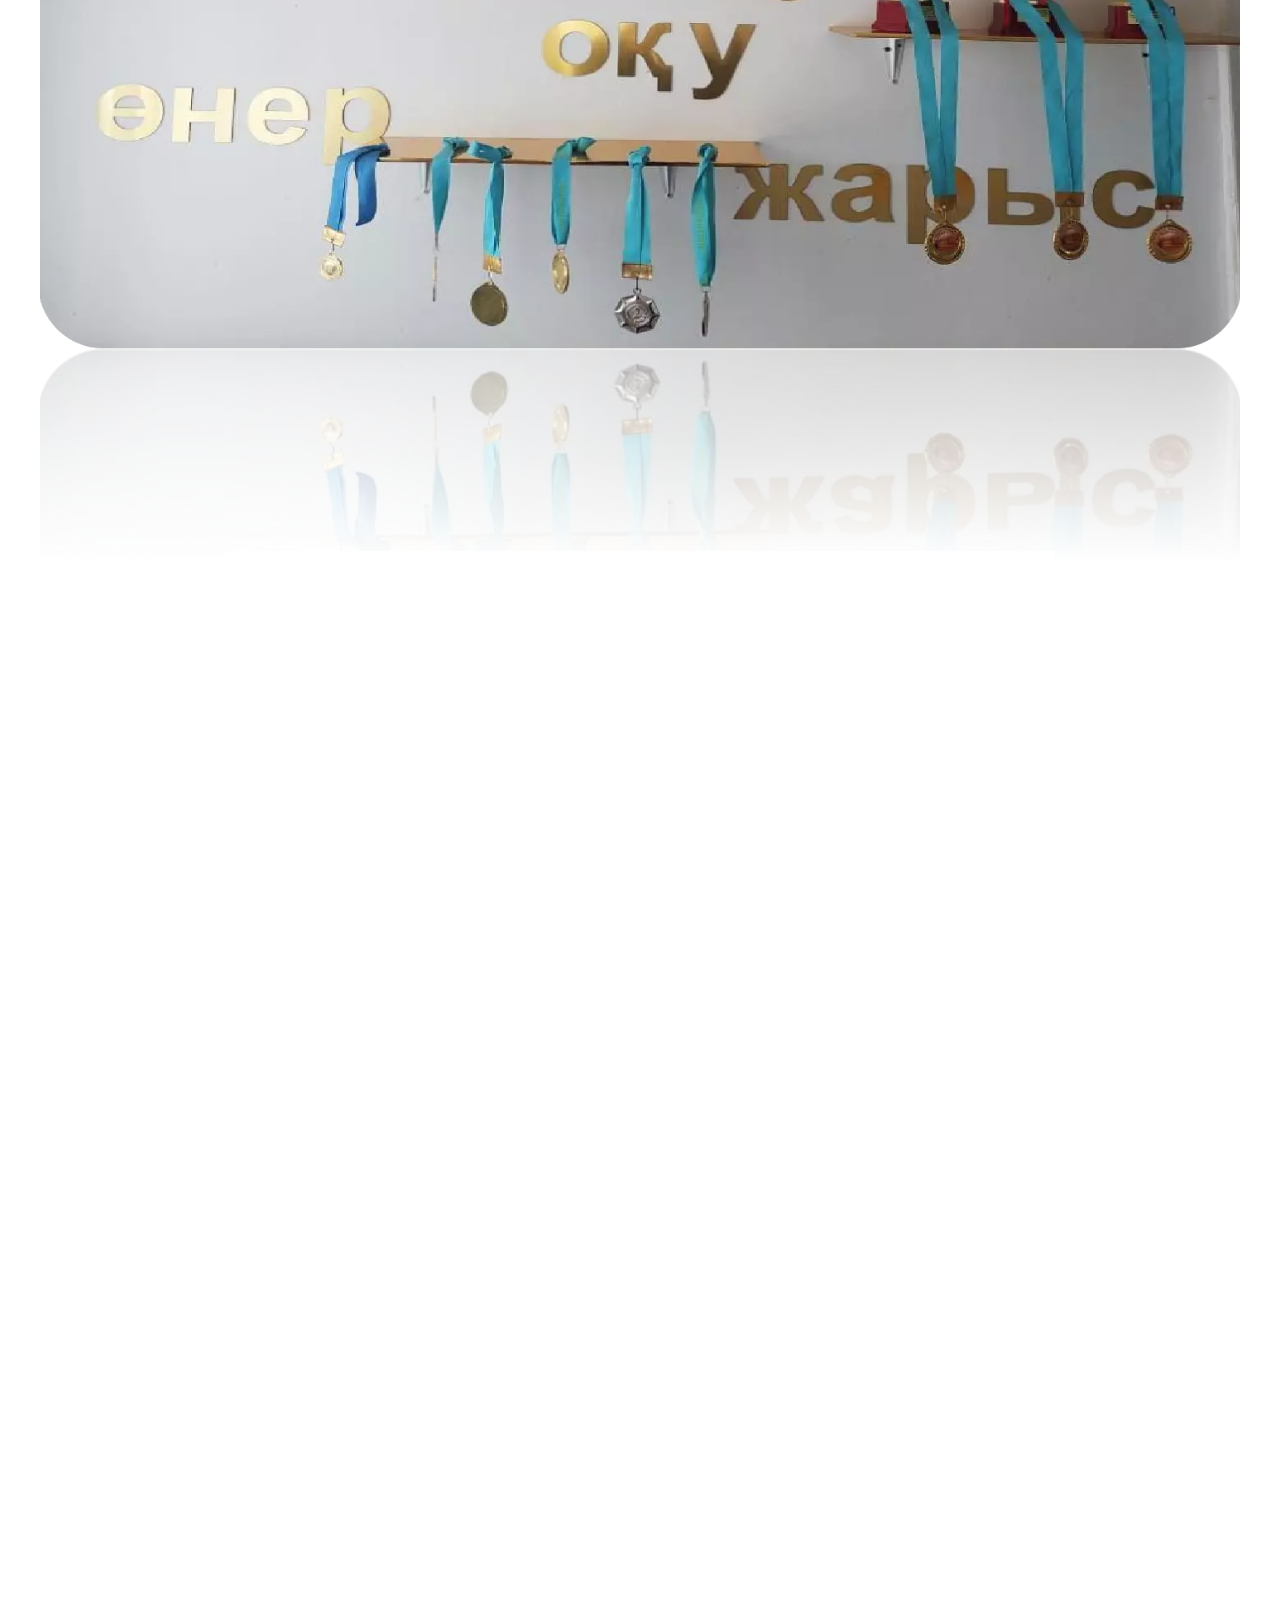
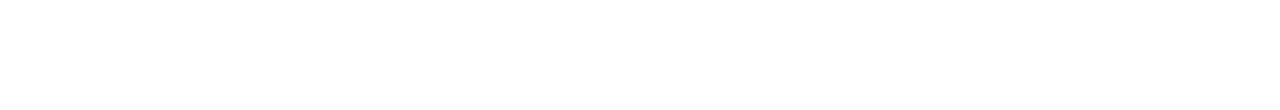
==== commit f3d0bf21: "Update page_1.html" ====
--- a/pages/page_1.html
+++ b/pages/page_1.html
@@ -56,7 +56,7 @@
 
 
 		<div class="p1_b8">
-			<div class="p1_text">«Инновациялық технолонияларды пайдалана отырып, балабақшада<br>ұлттық дүниетанымды халық өнері арқылы қалыптастыру»<br>атты инновациялық алаңында жұмыстар жасалуда</div>
+			<div class="p1_text">«Алтын асық - ұлттық мұра, заманауи бағытта»<br>атты инновациялық алаңында жұмыстар жасалуда</div>
 			<div class="p1_b8_image p1_image"></div>
 		</div>
 
